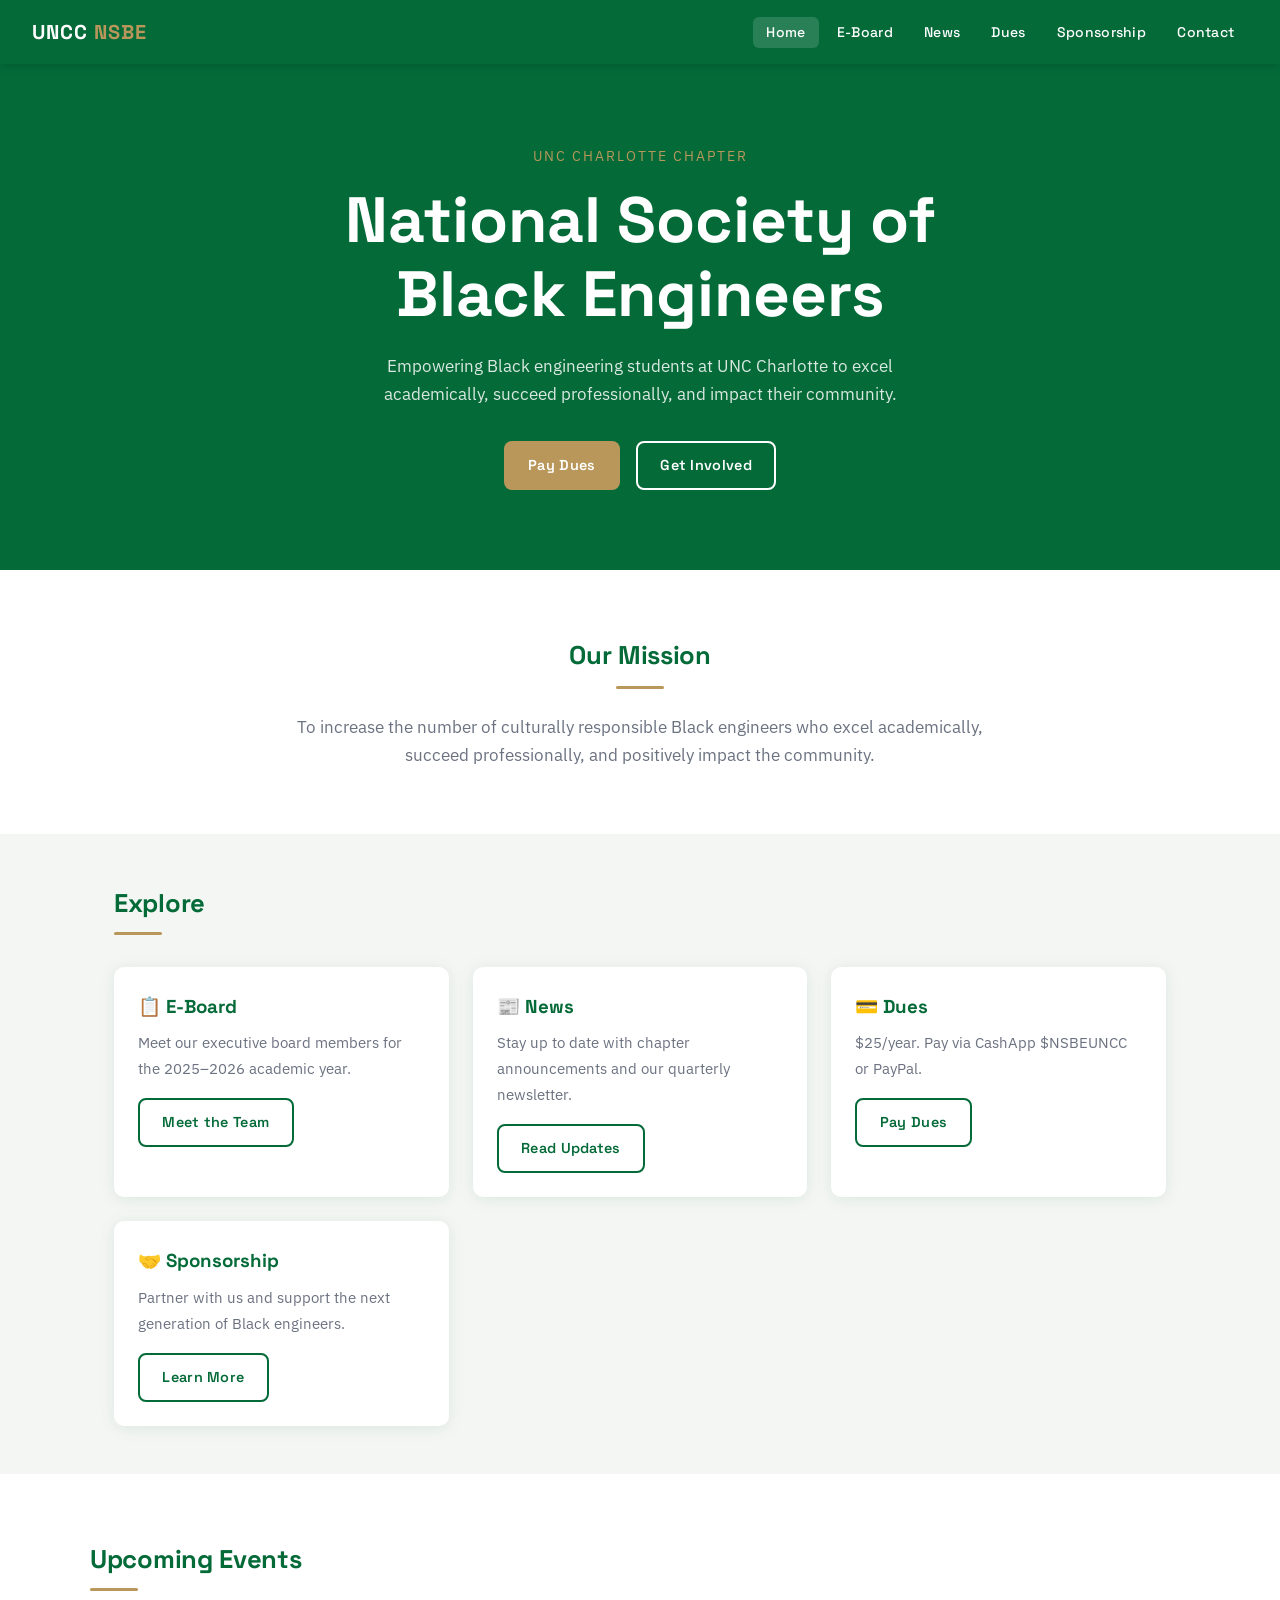
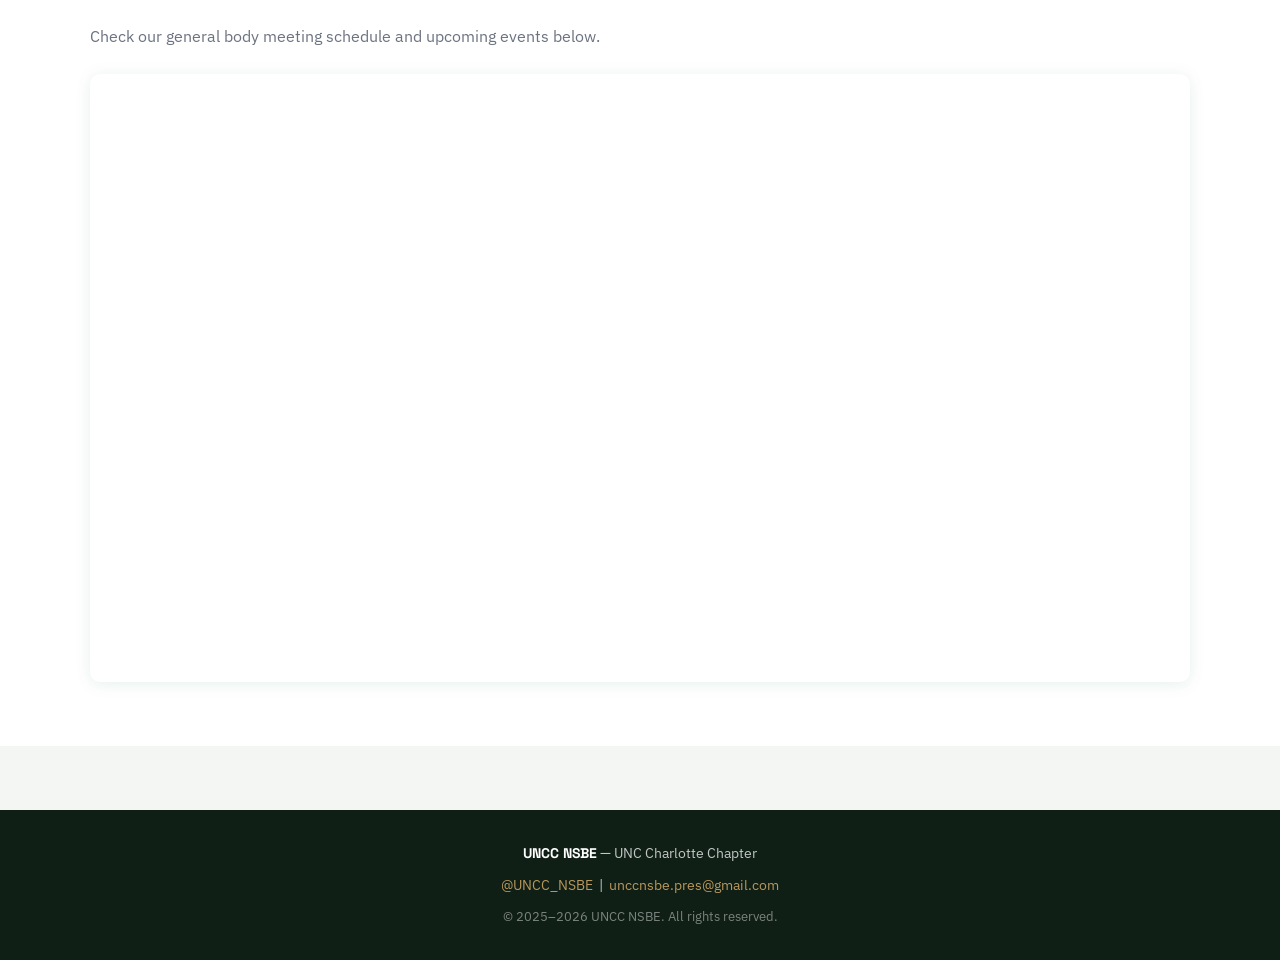
==== index.html @ b9e21c6c "initial commit" ====
<!DOCTYPE html>
<html lang="en">
<head>
  <meta charset="UTF-8" />
  <meta name="viewport" content="width=device-width, initial-scale=1.0"/>
  <title>UNCC NSBE — National Society of Black Engineers</title>
  <link rel="stylesheet" href="style.css" />
</head>
<body>

  <!-- NAVBAR -->
  <nav>
    <a href="index.html" class="nav-logo">UNCC <span>NSBE</span></a>
    <button class="nav-toggle" id="navToggle" aria-label="Toggle menu">
      <span></span><span></span><span></span>
    </button>
    <ul class="nav-links" id="navLinks">
      <li><a href="index.html" class="active">Home</a></li>
      <li><a href="eboard.html">E-Board</a></li>
      <li><a href="news.html">News</a></li>
      <li><a href="dues.html">Dues</a></li>
      <li><a href="sponsorship.html">Sponsorship</a></li>
      <li><a href="contact.html">Contact</a></li>
    </ul>
  </nav>

  <!-- HERO -->
  <section style="background-color: var(--green); color: var(--white); padding: 5rem 2rem; text-align: center;">
    <p style="font-size: 0.9rem; letter-spacing: 2px; text-transform: uppercase; color: var(--gold); margin-bottom: 1rem;">
      UNC Charlotte Chapter
    </p>
    <h1 style="font-family: var(--font-heading); font-size: clamp(2.2rem, 6vw, 4rem); line-height: 1.15; max-width: 700px; margin: 0 auto 1.25rem;">
      National Society of Black Engineers
    </h1>
    <p style="font-size: 1.05rem; opacity: 0.85; max-width: 540px; margin: 0 auto 2rem;">
      Empowering Black engineering students at UNC Charlotte to excel academically, succeed professionally, and impact their community.
    </p>
    <div style="display: flex; gap: 1rem; justify-content: center; flex-wrap: wrap;">
      <a href="dues.html" class="btn btn-gold">Pay Dues</a>
      <a href="contact.html" class="btn btn-outline" style="border-color: var(--white); color: var(--white);">Get Involved</a>
    </div>
  </section>

  <!-- MISSION -->
  <section style="background: var(--white); padding: 4rem 2rem;">
    <div style="max-width: 700px; margin: 0 auto; text-align: center;">
      <h2 class="section-title" style="text-align: center;">Our Mission</h2>
      <div class="section-divider" style="margin: 0.5rem auto 1.5rem;"></div>
      <p style="font-size: 1.05rem; color: var(--gray);">
        To increase the number of culturally responsible Black engineers who excel academically, succeed professionally, and positively impact the community.
      </p>
    </div>
  </section>

  <!-- QUICK LINKS -->
  <section class="container">
    <h2 class="section-title">Explore</h2>
    <div class="section-divider"></div>

    <div class="card-grid">
      <div class="card">
        <h3 style="font-family: var(--font-heading); color: var(--green); margin-bottom: 0.5rem;">📋 E-Board</h3>
        <p style="color: var(--gray); font-size: 0.95rem; margin-bottom: 1rem;">Meet our executive board members for the 2025–2026 academic year.</p>
        <a href="eboard.html" class="btn btn-outline">Meet the Team</a>
      </div>

      <div class="card">
        <h3 style="font-family: var(--font-heading); color: var(--green); margin-bottom: 0.5rem;">📰 News</h3>
        <p style="color: var(--gray); font-size: 0.95rem; margin-bottom: 1rem;">Stay up to date with chapter announcements and our quarterly newsletter.</p>
        <a href="news.html" class="btn btn-outline">Read Updates</a>
      </div>

      <div class="card">
        <h3 style="font-family: var(--font-heading); color: var(--green); margin-bottom: 0.5rem;">💳 Dues</h3>
        <p style="color: var(--gray); font-size: 0.95rem; margin-bottom: 1rem;">$25/year. Pay via CashApp $NSBEUNCC or PayPal.</p>
        <a href="dues.html" class="btn btn-outline">Pay Dues</a>
      </div>

      <div class="card">
        <h3 style="font-family: var(--font-heading); color: var(--green); margin-bottom: 0.5rem;">🤝 Sponsorship</h3>
        <p style="color: var(--gray); font-size: 0.95rem; margin-bottom: 1rem;">Partner with us and support the next generation of Black engineers.</p>
        <a href="sponsorship.html" class="btn btn-outline">Learn More</a>
      </div>
    </div>
  </section>

  <!-- CALENDAR -->
  <section style="background: var(--white); padding: 4rem 2rem;">
    <div style="max-width: 1100px; margin: 0 auto;">
      <h2 class="section-title">Upcoming Events</h2>
      <div class="section-divider"></div>
      <p style="color: var(--gray); margin-bottom: 1.5rem;">
        Check our general body meeting schedule and upcoming events below.
      </p>
      <div style="border-radius: var(--radius); overflow: hidden; box-shadow: var(--shadow);">
        <iframe
          src="https://calendar.google.com/calendar/embed?src=c_787992e0550377f5f213f4a6b45a8815489634f525907168257b8be42920523c%40group.calendar.google.com&ctz=America%2FChicago"
          style="border: 0; width: 100%; height: 600px;"
          frameborder="0"
          scrolling="no">
        </iframe>
      </div>
    </div>
  </section>

  <!-- FOOTER -->
  <footer>
    <p><strong>UNCC NSBE</strong> — UNC Charlotte Chapter</p>
    <p class="mt-1">
      <a href="https://www.instagram.com/UNCC_NSBE" target="_blank">@UNCC_NSBE</a>
      &nbsp;|&nbsp;
      <a href="mailto:unccnsbe.pres@gmail.com">unccnsbe.pres@gmail.com</a>
    </p>
    <p class="mt-1" style="font-size: 0.8rem; opacity: 0.6;">© 2025–2026 UNCC NSBE. All rights reserved.</p>
  </footer>

  <script>
    const toggle = document.getElementById('navToggle');
    const links  = document.getElementById('navLinks');
    toggle.addEventListener('click', () => links.classList.toggle('open'));
  </script>

</body>
</html>
---- style.css ----
/* ============================================
   UNCC NSBE WEBSITE — style.css
   Shared styles for all pages
   Colors: NinerGreen #046A38, Gold #B9975B
   Fonts: Space Grotesk + IBM Plex Sans
   ============================================ */

/* --- Google Fonts --- */
@import url('https://fonts.googleapis.com/css2?family=Space+Grotesk:wght@500;600;700&family=IBM+Plex+Sans:wght@400;500;600&display=swap');

/* --- CSS Variables --- */
:root {
  --green:      #046A38;
  --green-dark: #034d29;
  --gold:       #B9975B;
  --white:      #ffffff;
  --off-white:  #f4f6f4;
  --dark:       #0f1f16;
  --gray:       #6b7280;
  --light-gray: #e5e7eb;

  --font-heading: 'Space Grotesk', sans-serif;
  --font-body:    'IBM Plex Sans', sans-serif;

  --radius: 10px;
  --shadow: 0 2px 16px rgba(4, 106, 56, 0.10);
}

/* --- Reset --- */
*, *::before, *::after {
  box-sizing: border-box;
  margin: 0;
  padding: 0;
}

body {
  font-family: var(--font-body);
  background-color: var(--off-white);
  color: var(--dark);
  line-height: 1.7;
}

a { color: var(--green); text-decoration: none; }
a:hover { text-decoration: underline; }
img { max-width: 100%; display: block; }

/* --- Navbar --- */
nav {
  background-color: var(--green);
  padding: 0 2rem;
  display: flex;
  align-items: center;
  justify-content: space-between;
  height: 64px;
  position: sticky;
  top: 0;
  z-index: 100;
  box-shadow: 0 2px 8px rgba(0,0,0,0.15);
}

.nav-logo {
  font-family: var(--font-heading);
  font-size: 1.25rem;
  color: var(--white);
  letter-spacing: 1px;
  font-weight: 700;
}

.nav-logo span { color: var(--gold); }

.nav-links {
  display: flex;
  gap: 0.25rem;
  list-style: none;
}

.nav-links a {
  color: var(--white);
  font-size: 0.875rem;
  font-weight: 500;
  padding: 0.4rem 0.85rem;
  border-radius: 6px;
  transition: background 0.2s;
  font-family: var(--font-heading);
  letter-spacing: 0.3px;
}

.nav-links a:hover,
.nav-links a.active {
  background-color: rgba(255,255,255,0.15);
  text-decoration: none;
}

.nav-toggle {
  display: none;
  flex-direction: column;
  gap: 5px;
  cursor: pointer;
  background: none;
  border: none;
  padding: 4px;
}

.nav-toggle span {
  display: block;
  width: 24px;
  height: 2px;
  background: var(--white);
  border-radius: 2px;
}

/* --- Page Header --- */
.page-header {
  background-color: var(--green);
  color: var(--white);
  padding: 3.5rem 2rem 3rem;
  text-align: center;
}

.page-header h1 {
  font-family: var(--font-heading);
  font-size: clamp(1.8rem, 4vw, 2.8rem);
  font-weight: 700;
  letter-spacing: -0.5px;
  margin-bottom: 0.5rem;
}

.page-header p {
  font-size: 1rem;
  opacity: 0.85;
  max-width: 540px;
  margin: 0 auto;
  font-family: var(--font-body);
}

/* --- Container --- */
.container {
  max-width: 1100px;
  margin: 0 auto;
  padding: 3rem 1.5rem;
}

/* --- Section Title --- */
.section-title {
  font-family: var(--font-heading);
  font-size: 1.6rem;
  font-weight: 700;
  color: var(--green);
  margin-bottom: 0.4rem;
  letter-spacing: -0.3px;
}

.section-divider {
  width: 48px;
  height: 3px;
  background-color: var(--gold);
  border-radius: 2px;
  margin-bottom: 2rem;
}

/* --- Cards --- */
.card {
  background: var(--white);
  border-radius: var(--radius);
  box-shadow: var(--shadow);
  padding: 1.5rem;
}

.card h3 {
  font-family: var(--font-heading);
}

.card-grid {
  display: grid;
  grid-template-columns: repeat(auto-fit, minmax(260px, 1fr));
  gap: 1.5rem;
}

/* --- Buttons --- */
.btn {
  display: inline-block;
  padding: 0.65rem 1.4rem;
  border-radius: 8px;
  font-family: var(--font-heading);
  font-size: 0.9rem;
  font-weight: 600;
  cursor: pointer;
  transition: all 0.2s;
  border: 2px solid transparent;
  letter-spacing: 0.3px;
}

.btn-green {
  background-color: var(--green);
  color: var(--white);
}

.btn-green:hover {
  background-color: var(--green-dark);
  text-decoration: none;
}

.btn-outline {
  background-color: transparent;
  border-color: var(--green);
  color: var(--green);
}

.btn-outline:hover {
  background-color: var(--green);
  color: var(--white);
  text-decoration: none;
}

.btn-gold {
  background-color: var(--gold);
  color: var(--white);
}

.btn-gold:hover {
  background-color: #a3823d;
  text-decoration: none;
}

/* --- Footer --- */
footer {
  background-color: var(--dark);
  color: rgba(255,255,255,0.75);
  text-align: center;
  padding: 2rem 1rem;
  font-size: 0.875rem;
  margin-top: 4rem;
  font-family: var(--font-body);
}

footer strong {
  font-family: var(--font-heading);
  color: var(--white);
}

footer a { color: var(--gold); }

/* --- Utility --- */
.text-center { text-align: center; }
.mt-1 { margin-top: 0.5rem; }
.mt-2 { margin-top: 1rem; }
.mt-3 { margin-top: 1.5rem; }
.mt-4 { margin-top: 2rem; }

/* --- Scroll Reveal Animation --- */
.reveal {
  opacity: 0;
  transform: translateY(30px);
  transition: opacity 0.6s ease, transform 0.6s ease;
}

.reveal.from-left {
  transform: translateX(-60px);
}

.reveal.from-right {
  transform: translateX(60px);
}

.reveal.visible {
  opacity: 1;
  transform: translate(0);
}

/* --- Mobile --- */
@media (max-width: 700px) {
  .nav-links {
    display: none;
    flex-direction: column;
    position: absolute;
    top: 64px;
    left: 0;
    right: 0;
    background-color: var(--green);
    padding: 1rem;
    gap: 0.25rem;
  }

  .nav-links.open { display: flex; }
  .nav-toggle { display: flex; }
  .container { padding: 2rem 1rem; }
}
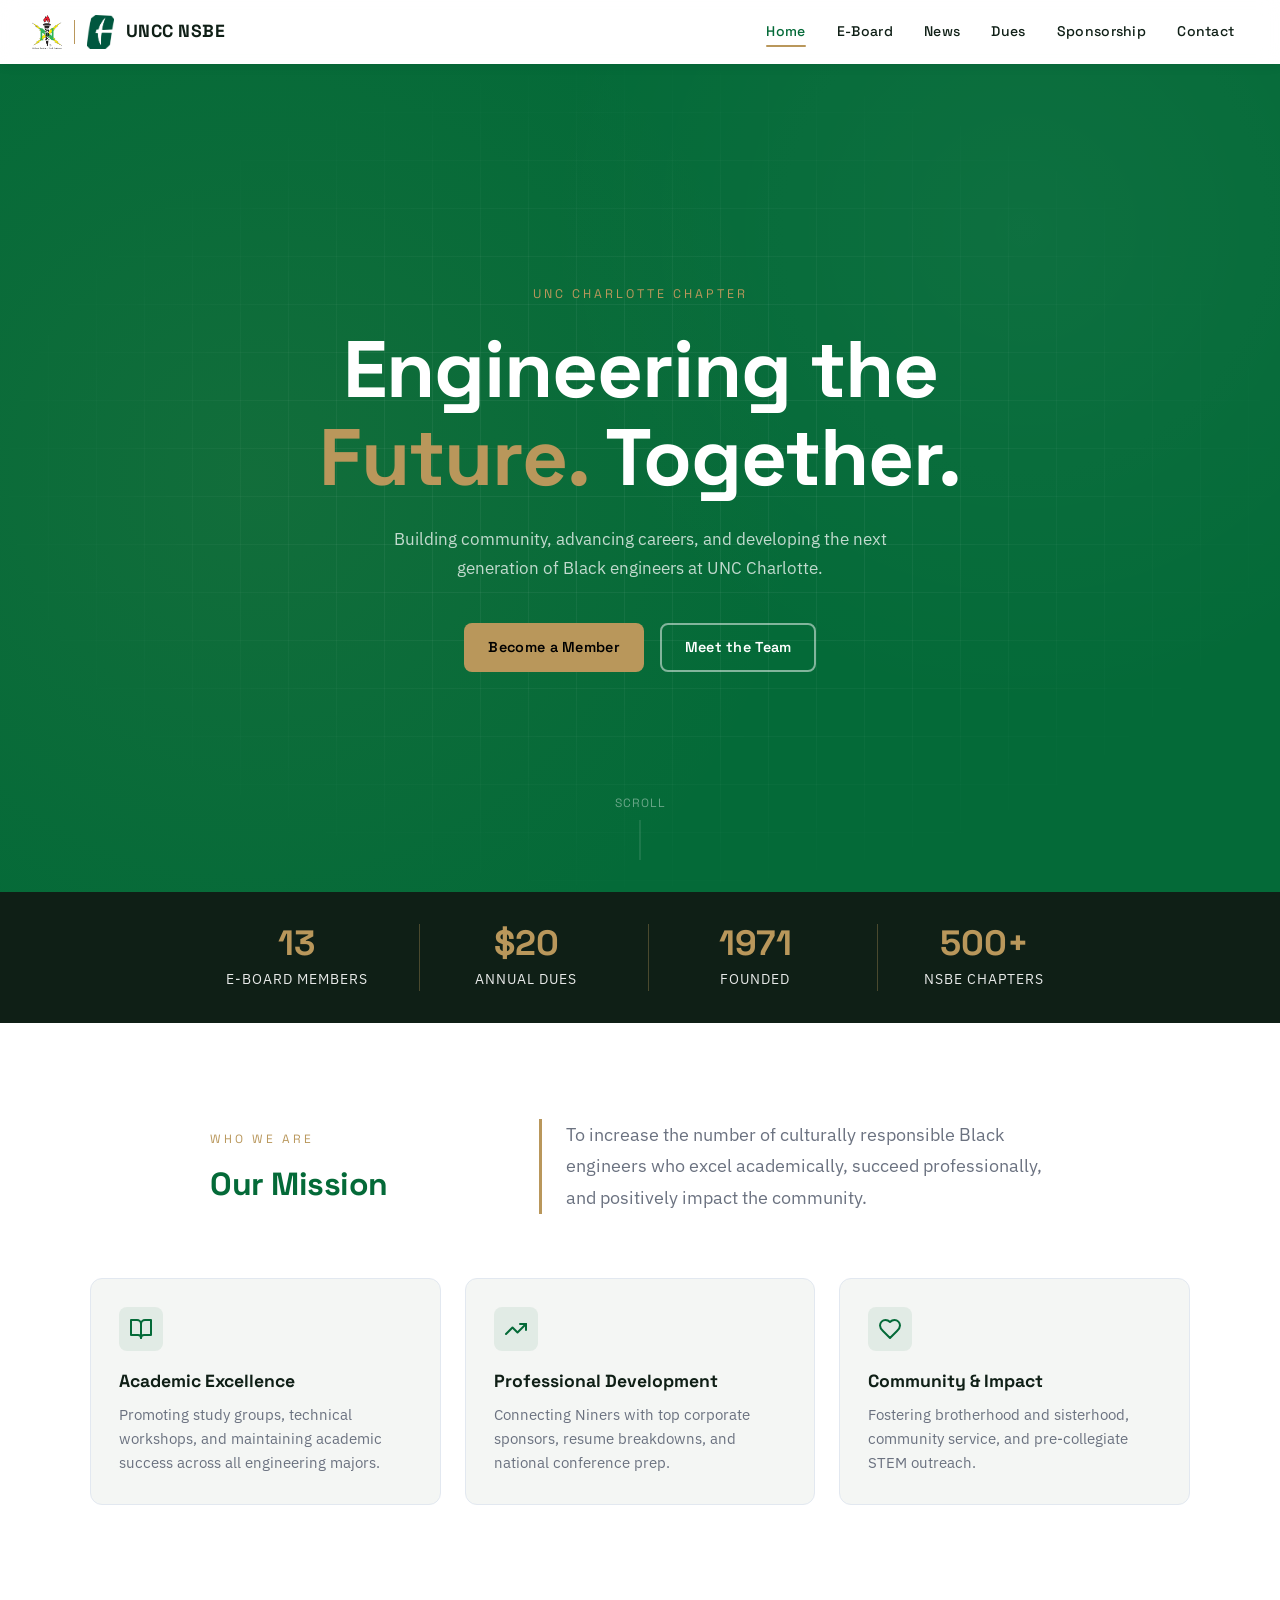
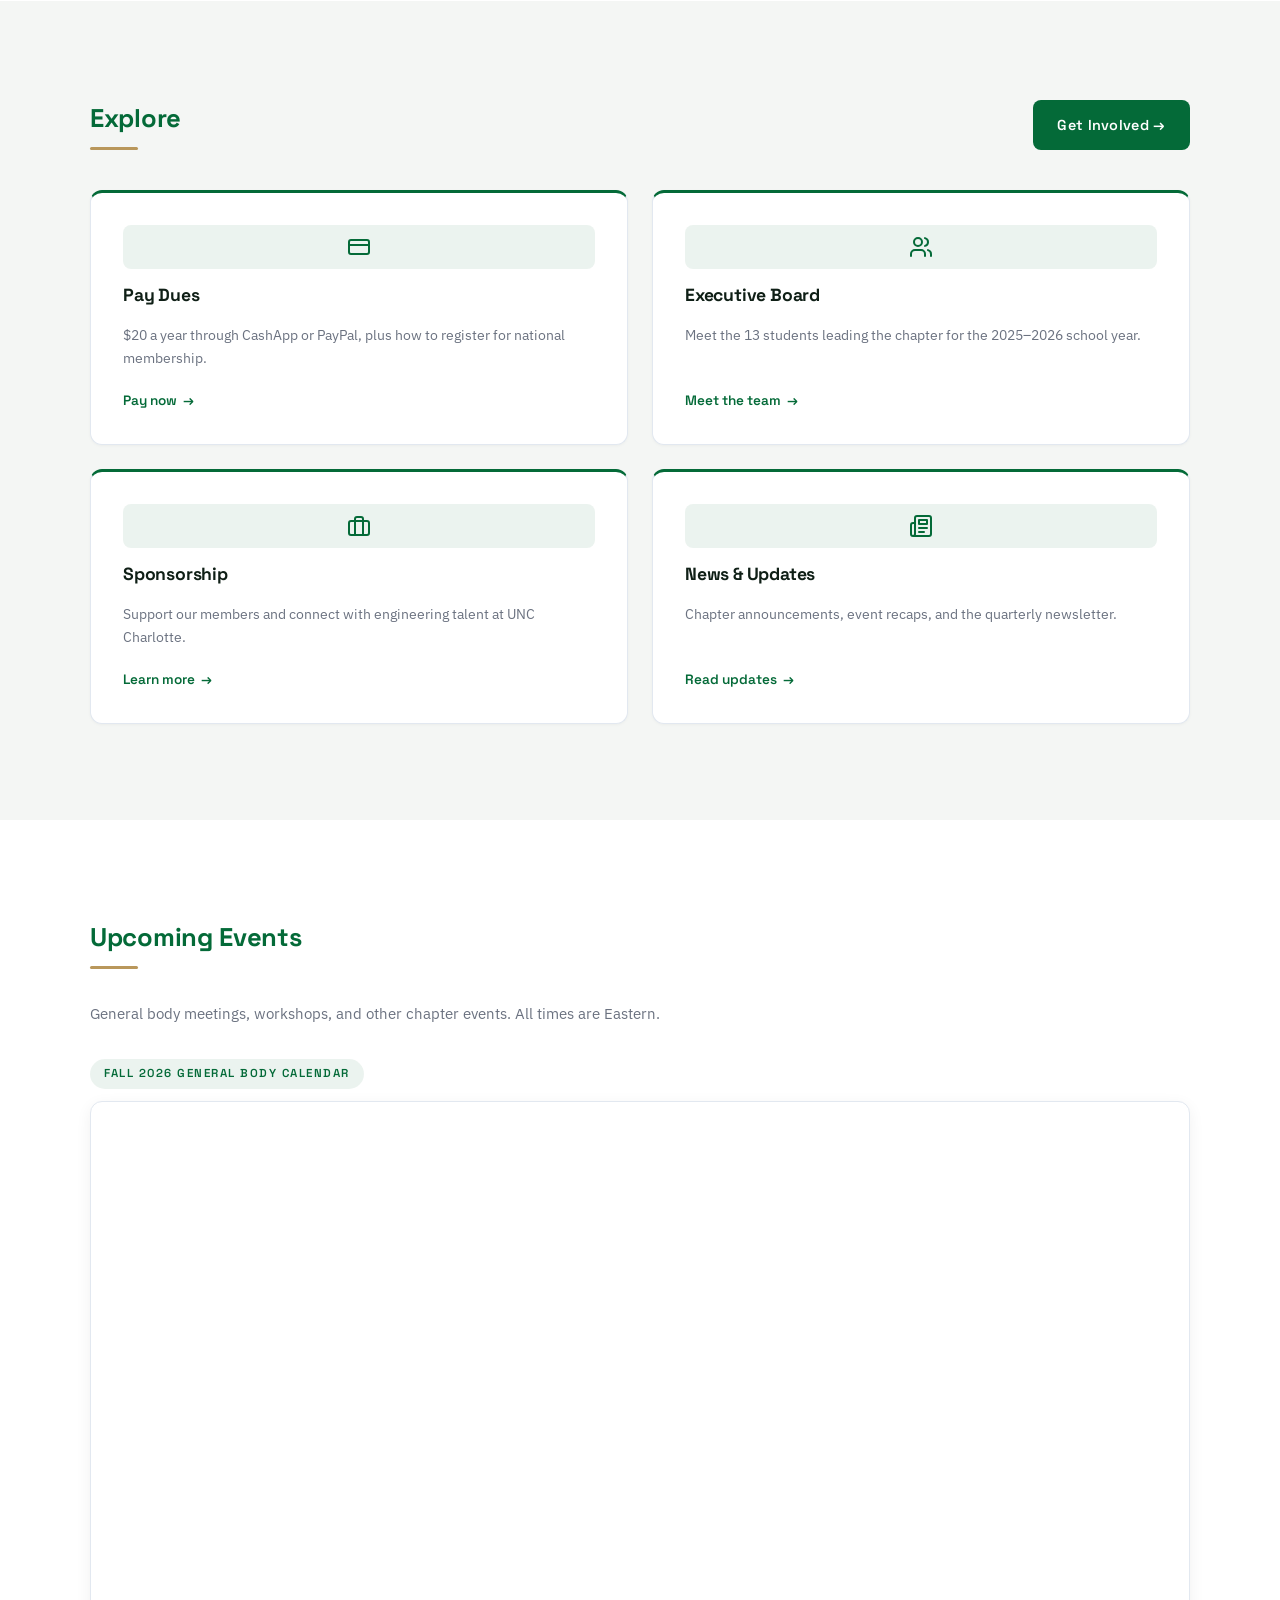
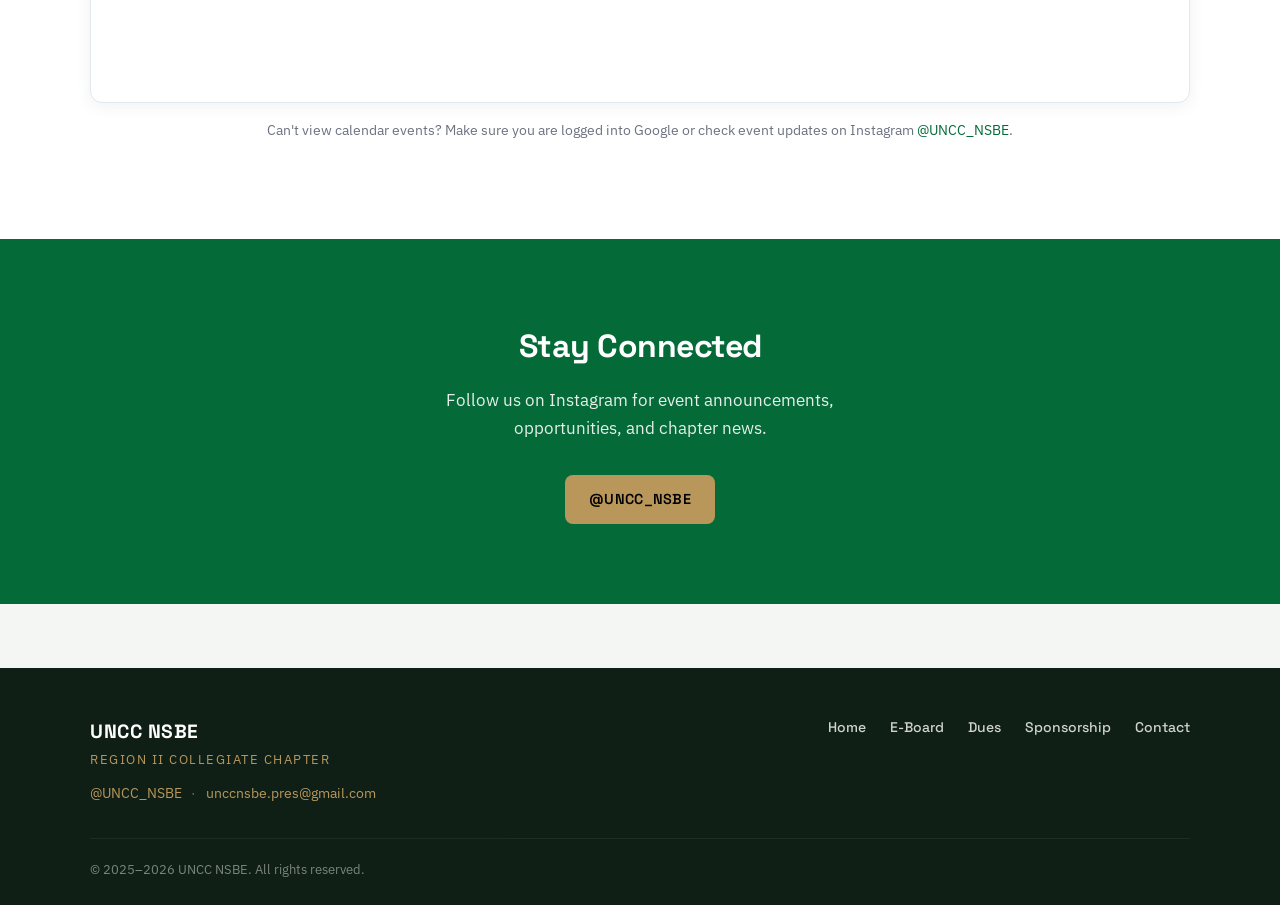
==== commit 9a481ac8: "Update E-Board card flip interactions, photo alignments, and Google Forms setup" ====
--- a/index.html
+++ b/index.html
@@ -3,14 +3,405 @@
 <head>
   <meta charset="UTF-8" />
   <meta name="viewport" content="width=device-width, initial-scale=1.0"/>
-  <title>UNCC NSBE — National Society of Black Engineers</title>
+  <title>UNCC NSBE</title>
   <link rel="stylesheet" href="style.css" />
+  <style>
+
+    /* ── HERO ── */
+    .hero {
+      background-color: var(--green);
+      min-height: 92vh;
+      display: flex;
+      flex-direction: column;
+      align-items: center;
+      justify-content: center;
+      text-align: center;
+      padding: 4rem 2rem;
+      position: relative;
+      overflow: hidden;
+    }
+
+    /* Subtle geometric background pattern */
+    .hero::before {
+      content: '';
+      position: absolute;
+      inset: 0;
+      background-image:
+        radial-gradient(circle at 20% 50%, rgba(185,151,91,0.08) 0%, transparent 50%),
+        radial-gradient(circle at 80% 20%, rgba(255,255,255,0.04) 0%, transparent 40%);
+      pointer-events: none;
+    }
+
+    /* Technical grid overlay, faded toward the edges */
+    .hero::after {
+      content: '';
+      position: absolute;
+      inset: 0;
+      background-image:
+        linear-gradient(rgba(255,255,255,0.05) 1px, transparent 1px),
+        linear-gradient(90deg, rgba(255,255,255,0.05) 1px, transparent 1px);
+      background-size: 48px 48px;
+      -webkit-mask-image: radial-gradient(ellipse at center, #000 30%, transparent 75%);
+      mask-image: radial-gradient(ellipse at center, #000 30%, transparent 75%);
+      pointer-events: none;
+    }
+
+    .hero > *:not(.hero-scroll-hint) {
+      position: relative;
+      z-index: 1;
+    }
+
+    .hero-eyebrow {
+      font-family: var(--font-heading);
+      font-size: 0.78rem;
+      letter-spacing: 3px;
+      text-transform: uppercase;
+      color: var(--gold);
+      margin-bottom: 1.25rem;
+      opacity: 0;
+      animation: fadeUp 0.7s ease 0.2s forwards;
+    }
+
+    .hero h1 {
+      font-family: var(--font-heading);
+      font-size: clamp(2.4rem, 7vw, 5rem);
+      font-weight: 700;
+      color: var(--white);
+      line-height: 1.1;
+      letter-spacing: -1px;
+      max-width: 780px;
+      margin-bottom: 1.5rem;
+      opacity: 0;
+      animation: fadeUp 0.7s ease 0.4s forwards;
+    }
+
+    .hero h1 span {
+      color: var(--gold);
+    }
+
+    .hero-sub {
+      font-family: var(--font-body);
+      font-size: 1.05rem;
+      color: rgba(255,255,255,0.75);
+      max-width: 500px;
+      margin-bottom: 2.5rem;
+      line-height: 1.7;
+      opacity: 0;
+      animation: fadeUp 0.7s ease 0.6s forwards;
+    }
+
+    .hero-buttons {
+      display: flex;
+      gap: 1rem;
+      flex-wrap: wrap;
+      justify-content: center;
+      opacity: 0;
+      animation: fadeUp 0.7s ease 0.8s forwards;
+    }
+
+    .hero-scroll-hint {
+      position: absolute;
+      bottom: 2rem;
+      left: 50%;
+      transform: translateX(-50%);
+      display: flex;
+      flex-direction: column;
+      align-items: center;
+      gap: 0.4rem;
+      color: rgba(255,255,255,0.4);
+      font-size: 0.75rem;
+      font-family: var(--font-heading);
+      letter-spacing: 1px;
+      text-transform: uppercase;
+      animation: bounce 2s ease infinite;
+    }
+
+    .hero-scroll-hint::after {
+      content: '';
+      width: 1px;
+      height: 40px;
+      background: rgba(255,255,255,0.2);
+    }
+
+    /* ── STATS BAR ── */
+    .stats-bar {
+      background: var(--dark);
+      padding: 2rem;
+    }
+
+    .stats-inner {
+      max-width: 900px;
+      margin: 0 auto;
+      display: grid;
+      grid-template-columns: repeat(4, 1fr);
+      gap: 1rem;
+      text-align: center;
+    }
+
+    .stat + .stat { border-left: 1px solid rgba(185, 151, 91, 0.35); }
+
+    .stat-number {
+      font-family: var(--font-heading);
+      font-size: 2.2rem;
+      font-weight: 700;
+      color: #B9975B;
+      line-height: 1.1;
+      margin-bottom: 0.3rem;
+    }
+
+    .stat-label {
+      font-family: var(--font-body);
+      font-size: 0.85rem;
+      text-transform: uppercase;
+      letter-spacing: 1px;
+      color: var(--white);
+      opacity: 0.9;
+    }
+
+    /* ── MISSION ── */
+    .mission-section {
+      background: var(--white);
+      padding: 6rem 2rem;
+    }
+
+    .mission-inner {
+      max-width: 860px;
+      margin: 0 auto;
+      display: grid;
+      grid-template-columns: 1fr 2fr;
+      gap: 4rem;
+      align-items: center;
+    }
+
+    .mission-label {
+      font-family: var(--font-heading);
+      font-size: 0.75rem;
+      letter-spacing: 3px;
+      text-transform: uppercase;
+      color: var(--gold);
+      margin-bottom: 1rem;
+    }
+
+    .mission-heading {
+      font-family: var(--font-heading);
+      font-size: 2rem;
+      font-weight: 700;
+      color: var(--green);
+      line-height: 1.2;
+      letter-spacing: -0.5px;
+    }
+
+    .mission-text {
+      font-size: 1.1rem;
+      color: var(--gray);
+      line-height: 1.8;
+      border-left: 3px solid var(--gold);
+      padding-left: 1.5rem;
+    }
+
+    .pillars-grid {
+      max-width: 1100px;
+      margin: 4rem auto 0;
+      display: grid;
+      grid-template-columns: repeat(3, 1fr);
+      gap: 1.5rem;
+    }
+
+    .pillar {
+      background: var(--off-white);
+      border-radius: 12px;
+      padding: 1.75rem;
+      border: 1px solid #E2E8F0;
+    }
+
+    .pillar h3 {
+      font-family: var(--font-heading);
+      font-size: 1.1rem;
+      font-weight: 700;
+      color: var(--dark);
+      margin: 1rem 0 0.4rem;
+    }
+
+    .pillar p {
+      font-size: 0.92rem;
+      color: var(--gray);
+      line-height: 1.65;
+    }
+
+    /* ── EXPLORE ── */
+    .explore-section {
+      background: var(--off-white);
+      padding: 6rem 2rem;
+    }
+
+    .explore-inner {
+      max-width: 1100px;
+      margin: 0 auto;
+    }
+
+    .explore-header {
+      display: flex;
+      align-items: flex-end;
+      justify-content: space-between;
+      margin-bottom: 2.5rem;
+      flex-wrap: wrap;
+      gap: 1rem;
+    }
+
+    .explore-grid {
+      display: grid;
+      grid-template-columns: repeat(2, 1fr);
+      gap: 1.5rem;
+    }
+
+    .explore-card {
+      background: var(--white);
+      border-radius: 12px;
+      padding: 2rem;
+      display: flex;
+      flex-direction: column;
+      gap: 0.75rem;
+      border: 1px solid #E2E8F0;
+      border-top: 3px solid var(--green);
+      box-shadow: 0 1px 3px rgba(15, 31, 22, 0.04);
+    }
+
+    /* Overrides the site-wide card hover: keep the subtle frame, swap the accent to gold */
+    .explore-card:hover {
+      transform: translateY(-4px);
+      border-color: #E2E8F0;
+      border-top-color: var(--gold);
+    }
+
+    .explore-card h3 {
+      font-family: var(--font-heading);
+      font-size: 1.1rem;
+      font-weight: 700;
+      color: var(--dark);
+      letter-spacing: -0.2px;
+    }
+
+    .explore-card p {
+      font-size: 0.9rem;
+      color: var(--gray);
+      line-height: 1.6;
+      flex: 1;
+    }
+
+    .explore-card-link {
+      font-family: var(--font-heading);
+      font-size: 0.85rem;
+      color: var(--green);
+      font-weight: 600;
+      display: flex;
+      align-items: center;
+      gap: 0.35rem;
+      margin-top: 0.5rem;
+    }
+
+    .explore-card:hover .arrow { transform: translateX(4px); }
+
+    /* ── CALENDAR ── */
+    .calendar-section {
+      background: var(--white);
+      padding: 6rem 2rem;
+    }
+
+    .calendar-inner {
+      max-width: 1100px;
+      margin: 0 auto;
+    }
+
+    .calendar-badge {
+      display: inline-block;
+      margin-top: 2rem;
+      font-family: var(--font-heading);
+      font-size: 0.72rem;
+      font-weight: 600;
+      letter-spacing: 1.5px;
+      color: var(--green);
+      background: rgba(4, 106, 56, 0.08);
+      border-radius: 999px;
+      padding: 0.35rem 0.9rem;
+    }
+
+    .calendar-card {
+      border-radius: 12px;
+      overflow: hidden;
+      border: 1px solid #E2E8F0;
+      box-shadow: 0 4px 16px rgba(15, 31, 22, 0.06);
+      background: var(--white);
+      margin-top: 0.75rem;
+    }
+
+    .calendar-card iframe { display: block; }
+
+    .calendar-note {
+      margin-top: 1rem;
+      font-size: 0.875rem;
+      color: var(--gray);
+      text-align: center;
+    }
+
+    /* ── INSTAGRAM CTA ── */
+    .ig-cta {
+      background: var(--green);
+      padding: 5rem 2rem;
+      text-align: center;
+    }
+
+    .ig-cta h2 {
+      font-family: var(--font-heading);
+      font-size: 2rem;
+      font-weight: 700;
+      color: #FFFFFF;
+      letter-spacing: -0.5px;
+      margin-bottom: 0.75rem;
+    }
+
+    .ig-cta p {
+      color: rgba(255, 255, 255, 0.9);
+      font-size: 1.05rem;
+      margin-bottom: 2rem;
+      max-width: 420px;
+      margin-left: auto;
+      margin-right: auto;
+    }
+
+    /* ── ANIMATIONS ── */
+    @keyframes fadeUp {
+      from { opacity: 0; transform: translateY(24px); }
+      to   { opacity: 1; transform: translateY(0); }
+    }
+
+    @keyframes bounce {
+      0%, 100% { transform: translateX(-50%) translateY(0); }
+      50%       { transform: translateX(-50%) translateY(6px); }
+    }
+
+    /* ── RESPONSIVE ── */
+    @media (max-width: 768px) {
+      .mission-inner { grid-template-columns: 1fr; gap: 2rem; }
+      .pillars-grid  { grid-template-columns: 1fr; margin-top: 2.5rem; }
+      .explore-grid  { grid-template-columns: 1fr; }
+      .stats-bar { padding: 1.5rem 0.75rem; }
+      .stats-inner { gap: 0.5rem; }
+      .stat-number { font-size: 1.5rem; }
+      .stat-label { font-size: 0.65rem; letter-spacing: 0.5px; }
+    }
+
+  </style>
 </head>
 <body>
 
   <!-- NAVBAR -->
   <nav>
-    <a href="index.html" class="nav-logo">UNCC <span>NSBE</span></a>
+    <a href="index.html" class="nav-brand" aria-label="UNCC NSBE home">
+      <img src="images/nsbe-logo.png" alt="NSBE logo">
+      <span class="nav-divider" aria-hidden="true"></span>
+      <img src="images/uncc-logo.png" alt="UNC Charlotte logo">
+      <span class="nav-title">UNCC NSBE</span>
+    </a>
     <button class="nav-toggle" id="navToggle" aria-label="Toggle menu">
       <span></span><span></span><span></span>
     </button>
@@ -25,99 +416,202 @@
   </nav>
 
   <!-- HERO -->
-  <section style="background-color: var(--green); color: var(--white); padding: 5rem 2rem; text-align: center;">
-    <p style="font-size: 0.9rem; letter-spacing: 2px; text-transform: uppercase; color: var(--gold); margin-bottom: 1rem;">
-      UNC Charlotte Chapter
+  <section class="hero">
+    <p class="hero-eyebrow">UNC Charlotte Chapter</p>
+    <h1>Engineering the <span>Future.</span> Together.</h1>
+    <p class="hero-sub">
+      Building community, advancing careers, and developing the next generation of Black engineers at UNC Charlotte.
     </p>
-    <h1 style="font-family: var(--font-heading); font-size: clamp(2.2rem, 6vw, 4rem); line-height: 1.15; max-width: 700px; margin: 0 auto 1.25rem;">
-      National Society of Black Engineers
-    </h1>
-    <p style="font-size: 1.05rem; opacity: 0.85; max-width: 540px; margin: 0 auto 2rem;">
-      Empowering Black engineering students at UNC Charlotte to excel academically, succeed professionally, and impact their community.
-    </p>
-    <div style="display: flex; gap: 1rem; justify-content: center; flex-wrap: wrap;">
-      <a href="dues.html" class="btn btn-gold">Pay Dues</a>
-      <a href="contact.html" class="btn btn-outline" style="border-color: var(--white); color: var(--white);">Get Involved</a>
-    </div>
+    <div class="hero-buttons">
+      <a href="dues.html" class="btn btn-gold">Become a Member</a>
+      <a href="eboard.html" class="btn btn-outline" style="border-color:rgba(255,255,255,0.5); color:var(--white);">Meet the Team</a>
+    </div>
+    <div class="hero-scroll-hint">Scroll</div>
   </section>
 
+  <!-- STATS BAR -->
+  <div class="stats-bar reveal">
+    <div class="stats-inner">
+      <div class="stat">
+        <div class="stat-number">13</div>
+        <div class="stat-label">E-Board Members</div>
+      </div>
+      <div class="stat">
+        <div class="stat-number">$20</div>
+        <div class="stat-label">Annual Dues</div>
+      </div>
+      <div class="stat">
+        <div class="stat-number">1971</div>
+        <div class="stat-label">Founded</div>
+      </div>
+      <div class="stat">
+        <div class="stat-number">500+</div>
+        <div class="stat-label">NSBE Chapters</div>
+      </div>
+    </div>
+  </div>
+
   <!-- MISSION -->
-  <section style="background: var(--white); padding: 4rem 2rem;">
-    <div style="max-width: 700px; margin: 0 auto; text-align: center;">
-      <h2 class="section-title" style="text-align: center;">Our Mission</h2>
-      <div class="section-divider" style="margin: 0.5rem auto 1.5rem;"></div>
-      <p style="font-size: 1.05rem; color: var(--gray);">
+  <section class="mission-section">
+    <div class="mission-inner reveal">
+      <div>
+        <p class="mission-label">Who We Are</p>
+        <h2 class="mission-heading">Our Mission</h2>
+      </div>
+      <p class="mission-text">
         To increase the number of culturally responsible Black engineers who excel academically, succeed professionally, and positively impact the community.
       </p>
     </div>
+
+    <div class="pillars-grid">
+
+      <div class="pillar reveal">
+        <span class="icon-box"><svg viewBox="0 0 24 24" fill="none" stroke="currentColor" stroke-width="2" stroke-linecap="round" stroke-linejoin="round" aria-hidden="true"><path d="M2 3h6a4 4 0 0 1 4 4v14a3 3 0 0 0-3-3H2z"/><path d="M22 3h-6a4 4 0 0 0-4 4v14a3 3 0 0 1 3-3h7z"/></svg></span>
+        <h3>Academic Excellence</h3>
+        <p>Promoting study groups, technical workshops, and maintaining academic success across all engineering majors.</p>
+      </div>
+
+      <div class="pillar reveal">
+        <span class="icon-box"><svg viewBox="0 0 24 24" fill="none" stroke="currentColor" stroke-width="2" stroke-linecap="round" stroke-linejoin="round" aria-hidden="true"><path d="m22 7-8.5 8.5-5-5L2 17"/><path d="M16 7h6v6"/></svg></span>
+        <h3>Professional Development</h3>
+        <p>Connecting Niners with top corporate sponsors, resume breakdowns, and national conference prep.</p>
+      </div>
+
+      <div class="pillar reveal">
+        <span class="icon-box"><svg viewBox="0 0 24 24" fill="none" stroke="currentColor" stroke-width="2" stroke-linecap="round" stroke-linejoin="round" aria-hidden="true"><path d="M19 14c1.49-1.46 3-3.21 3-5.5A5.5 5.5 0 0 0 16.5 3c-1.76 0-3 .5-4.5 2-1.5-1.5-2.74-2-4.5-2A5.5 5.5 0 0 0 2 8.5c0 2.3 1.5 4.05 3 5.5l7 7Z"/></svg></span>
+        <h3>Community &amp; Impact</h3>
+        <p>Fostering brotherhood and sisterhood, community service, and pre-collegiate STEM outreach.</p>
+      </div>
+
+    </div>
   </section>
 
-  <!-- QUICK LINKS -->
-  <section class="container">
-    <h2 class="section-title">Explore</h2>
-    <div class="section-divider"></div>
-
-    <div class="card-grid">
-      <div class="card">
-        <h3 style="font-family: var(--font-heading); color: var(--green); margin-bottom: 0.5rem;">📋 E-Board</h3>
-        <p style="color: var(--gray); font-size: 0.95rem; margin-bottom: 1rem;">Meet our executive board members for the 2025–2026 academic year.</p>
-        <a href="eboard.html" class="btn btn-outline">Meet the Team</a>
-      </div>
-
-      <div class="card">
-        <h3 style="font-family: var(--font-heading); color: var(--green); margin-bottom: 0.5rem;">📰 News</h3>
-        <p style="color: var(--gray); font-size: 0.95rem; margin-bottom: 1rem;">Stay up to date with chapter announcements and our quarterly newsletter.</p>
-        <a href="news.html" class="btn btn-outline">Read Updates</a>
-      </div>
-
-      <div class="card">
-        <h3 style="font-family: var(--font-heading); color: var(--green); margin-bottom: 0.5rem;">💳 Dues</h3>
-        <p style="color: var(--gray); font-size: 0.95rem; margin-bottom: 1rem;">$25/year. Pay via CashApp $NSBEUNCC or PayPal.</p>
-        <a href="dues.html" class="btn btn-outline">Pay Dues</a>
-      </div>
-
-      <div class="card">
-        <h3 style="font-family: var(--font-heading); color: var(--green); margin-bottom: 0.5rem;">🤝 Sponsorship</h3>
-        <p style="color: var(--gray); font-size: 0.95rem; margin-bottom: 1rem;">Partner with us and support the next generation of Black engineers.</p>
-        <a href="sponsorship.html" class="btn btn-outline">Learn More</a>
+  <!-- EXPLORE -->
+  <section class="explore-section">
+    <div class="explore-inner">
+      <div class="explore-header reveal">
+        <div>
+          <h2 class="section-title">Explore</h2>
+          <div class="section-divider" style="margin-bottom:0;"></div>
+        </div>
+        <a href="contact.html" class="btn btn-green">Get Involved <span class="arrow" aria-hidden="true">→</span></a>
+      </div>
+
+      <div class="explore-grid">
+
+        <div class="explore-card reveal">
+          <span class="icon-box"><svg viewBox="0 0 24 24" fill="none" stroke="currentColor" stroke-width="2" stroke-linecap="round" stroke-linejoin="round" aria-hidden="true"><rect x="2" y="5" width="20" height="14" rx="2"/><path d="M2 10h20"/></svg></span>
+          <h3>Pay Dues</h3>
+          <p>$20 a year through CashApp or PayPal, plus how to register for national membership.</p>
+          <a href="dues.html" class="explore-card-link">Pay now <span class="arrow" aria-hidden="true">→</span></a>
+        </div>
+
+        <div class="explore-card reveal">
+          <span class="icon-box"><svg viewBox="0 0 24 24" fill="none" stroke="currentColor" stroke-width="2" stroke-linecap="round" stroke-linejoin="round" aria-hidden="true"><path d="M16 21v-2a4 4 0 0 0-4-4H6a4 4 0 0 0-4 4v2"/><circle cx="9" cy="7" r="4"/><path d="M22 21v-2a4 4 0 0 0-3-3.87"/><path d="M16 3.13a4 4 0 0 1 0 7.75"/></svg></span>
+          <h3>Executive Board</h3>
+          <p>Meet the 13 students leading the chapter for the 2025–2026 school year.</p>
+          <a href="eboard.html" class="explore-card-link">Meet the team <span class="arrow" aria-hidden="true">→</span></a>
+        </div>
+
+        <div class="explore-card reveal">
+          <span class="icon-box"><svg viewBox="0 0 24 24" fill="none" stroke="currentColor" stroke-width="2" stroke-linecap="round" stroke-linejoin="round" aria-hidden="true"><rect x="2" y="7" width="20" height="14" rx="2"/><path d="M16 21V5a2 2 0 0 0-2-2h-4a2 2 0 0 0-2 2v16"/></svg></span>
+          <h3>Sponsorship</h3>
+          <p>Support our members and connect with engineering talent at UNC Charlotte.</p>
+          <a href="sponsorship.html" class="explore-card-link">Learn more <span class="arrow" aria-hidden="true">→</span></a>
+        </div>
+
+        <div class="explore-card reveal">
+          <span class="icon-box"><svg viewBox="0 0 24 24" fill="none" stroke="currentColor" stroke-width="2" stroke-linecap="round" stroke-linejoin="round" aria-hidden="true"><path d="M4 22h16a2 2 0 0 0 2-2V4a2 2 0 0 0-2-2H8a2 2 0 0 0-2 2v16a2 2 0 0 1-2 2Zm0 0a2 2 0 0 1-2-2v-9c0-1.1.9-2 2-2h2"/><path d="M18 14h-8"/><path d="M15 18h-5"/><path d="M10 6h8v4h-8z"/></svg></span>
+          <h3>News &amp; Updates</h3>
+          <p>Chapter announcements, event recaps, and the quarterly newsletter.</p>
+          <a href="news.html" class="explore-card-link">Read updates <span class="arrow" aria-hidden="true">→</span></a>
+        </div>
+
       </div>
     </div>
   </section>
 
   <!-- CALENDAR -->
-  <section style="background: var(--white); padding: 4rem 2rem;">
-    <div style="max-width: 1100px; margin: 0 auto;">
-      <h2 class="section-title">Upcoming Events</h2>
-      <div class="section-divider"></div>
-      <p style="color: var(--gray); margin-bottom: 1.5rem;">
-        Check our general body meeting schedule and upcoming events below.
-      </p>
-      <div style="border-radius: var(--radius); overflow: hidden; box-shadow: var(--shadow);">
-        <iframe
-          src="https://calendar.google.com/calendar/embed?src=c_787992e0550377f5f213f4a6b45a8815489634f525907168257b8be42920523c%40group.calendar.google.com&ctz=America%2FChicago"
-          style="border: 0; width: 100%; height: 600px;"
-          frameborder="0"
-          scrolling="no">
-        </iframe>
-      </div>
+  <section class="calendar-section">
+    <div class="calendar-inner">
+      <div class="reveal">
+        <h2 class="section-title">Upcoming Events</h2>
+        <div class="section-divider"></div>
+        <p style="color:var(--gray); font-size:0.95rem;">
+          General body meetings, workshops, and other chapter events. All times are Eastern.
+        </p>
+      </div>
+      <div class="reveal">
+        <span class="calendar-badge">FALL 2026 GENERAL BODY CALENDAR</span>
+        <div class="calendar-card">
+          <iframe
+            src="https://calendar.google.com/calendar/embed?src=c_787992e0550377f5f213f4a6b45a8815489634f525907168257b8be42920523c%40group.calendar.google.com&amp;ctz=America%2FNew_York"
+            width="100%" height="600" frameborder="0" scrolling="no"
+            style="border: 0; border-radius: 12px;"
+            title="UNCC NSBE events calendar"
+            loading="lazy">
+          </iframe>
+        </div>
+        <p class="calendar-note">
+          Can't view calendar events? Make sure you are logged into Google or check event updates on Instagram
+          <a href="https://www.instagram.com/UNCC_NSBE" target="_blank" rel="noopener">@UNCC_NSBE</a>.
+        </p>
+      </div>
+    </div>
+  </section>
+
+  <!-- INSTAGRAM CTA -->
+  <section class="ig-cta">
+    <div class="reveal">
+      <h2>Stay Connected</h2>
+      <p>Follow us on Instagram for event announcements, opportunities, and chapter news.</p>
+      <a href="https://www.instagram.com/UNCC_NSBE" target="_blank" class="btn btn-gold">
+        @UNCC_NSBE
+      </a>
     </div>
   </section>
 
   <!-- FOOTER -->
   <footer>
-    <p><strong>UNCC NSBE</strong> — UNC Charlotte Chapter</p>
-    <p class="mt-1">
-      <a href="https://www.instagram.com/UNCC_NSBE" target="_blank">@UNCC_NSBE</a>
-      &nbsp;|&nbsp;
-      <a href="mailto:unccnsbe.pres@gmail.com">unccnsbe.pres@gmail.com</a>
-    </p>
-    <p class="mt-1" style="font-size: 0.8rem; opacity: 0.6;">© 2025–2026 UNCC NSBE. All rights reserved.</p>
+    <div class="footer-inner">
+      <div class="footer-brand">
+        <p class="footer-title">UNCC NSBE</p>
+        <p class="footer-tagline">Region II Collegiate Chapter</p>
+        <p class="footer-contact">
+          <a href="https://www.instagram.com/UNCC_NSBE" target="_blank" rel="noopener">@UNCC_NSBE</a>
+          <span aria-hidden="true">·</span>
+          <a href="mailto:unccnsbe.pres@gmail.com">unccnsbe.pres@gmail.com</a>
+        </p>
+      </div>
+      <nav class="footer-nav" aria-label="Footer">
+        <a href="index.html">Home</a>
+        <a href="eboard.html">E-Board</a>
+        <a href="dues.html">Dues</a>
+        <a href="sponsorship.html">Sponsorship</a>
+        <a href="contact.html">Contact</a>
+      </nav>
+    </div>
+    <p class="footer-copy">© 2025–2026 UNCC NSBE. All rights reserved.</p>
   </footer>
 
   <script>
+    // Mobile nav
     const toggle = document.getElementById('navToggle');
     const links  = document.getElementById('navLinks');
     toggle.addEventListener('click', () => links.classList.toggle('open'));
+
+    // Scroll reveal
+    const reveals = document.querySelectorAll('.reveal');
+    const observer = new IntersectionObserver((entries) => {
+      entries.forEach(entry => {
+        if (entry.isIntersecting) {
+          entry.target.classList.add('visible');
+          observer.unobserve(entry.target);
+        }
+      });
+    }, { threshold: 0.1 });
+
+    reveals.forEach(el => observer.observe(el));
   </script>
 
 </body>
--- a/style.css
+++ b/style.css
@@ -33,6 +33,8 @@
   padding: 0;
 }
 
+html { scroll-behavior: smooth; }
+
 body {
   font-family: var(--font-body);
   background-color: var(--off-white);
@@ -44,9 +46,16 @@
 a:hover { text-decoration: underline; }
 img { max-width: 100%; display: block; }
 
+a, button, input, select, textarea {
+  transition: all 0.3s cubic-bezier(0.25, 0.8, 0.25, 1);
+}
+
 /* --- Navbar --- */
 nav {
-  background-color: var(--green);
+  background: rgba(255, 255, 255, 0.92);
+  -webkit-backdrop-filter: blur(10px);
+  backdrop-filter: blur(10px);
+  box-shadow: 0 2px 10px rgba(0, 0, 0, 0.08);
   padding: 0 2rem;
   display: flex;
   align-items: center;
@@ -54,19 +63,36 @@
   height: 64px;
   position: sticky;
   top: 0;
-  z-index: 100;
-  box-shadow: 0 2px 8px rgba(0,0,0,0.15);
-}
-
-.nav-logo {
-  font-family: var(--font-heading);
-  font-size: 1.25rem;
-  color: var(--white);
-  letter-spacing: 1px;
+  z-index: 1000;
+}
+
+.nav-brand {
+  display: flex;
+  align-items: center;
+  gap: 12px;
+  white-space: nowrap;
+}
+
+.nav-brand:hover { text-decoration: none; }
+
+.nav-brand img {
+  height: 34px;
+  width: auto;
+  object-fit: contain;
+}
+
+.nav-divider {
+  height: 24px;
+  border-right: 1.5px solid var(--gold);
+}
+
+.nav-title {
+  font-family: var(--font-heading);
   font-weight: 700;
-}
-
-.nav-logo span { color: var(--gold); }
+  font-size: 1.1rem;
+  color: var(--dark);
+  letter-spacing: 0.5px;
+}
 
 .nav-links {
   display: flex;
@@ -75,20 +101,38 @@
 }
 
 .nav-links a {
-  color: var(--white);
+  position: relative;
+  display: inline-block;
+  color: var(--dark);
   font-size: 0.875rem;
   font-weight: 500;
   padding: 0.4rem 0.85rem;
-  border-radius: 6px;
-  transition: background 0.2s;
+  transition: color 0.2s;
   font-family: var(--font-heading);
   letter-spacing: 0.3px;
+}
+
+.nav-links a::after {
+  content: '';
+  position: absolute;
+  left: 0.85rem;
+  bottom: 0.2rem;
+  width: 0;
+  height: 2px;
+  background-color: var(--gold);
+  border-radius: 2px;
+  transition: width 0.3s ease;
 }
 
 .nav-links a:hover,
 .nav-links a.active {
-  background-color: rgba(255,255,255,0.15);
+  color: var(--green);
   text-decoration: none;
+}
+
+.nav-links a:hover::after,
+.nav-links a.active::after {
+  width: calc(100% - 1.7rem);
 }
 
 .nav-toggle {
@@ -105,7 +149,7 @@
   display: block;
   width: 24px;
   height: 2px;
-  background: var(--white);
+  background: var(--dark);
   border-radius: 2px;
 }
 
@@ -185,7 +229,7 @@
   font-size: 0.9rem;
   font-weight: 600;
   cursor: pointer;
-  transition: all 0.2s;
+  transition: all 0.3s cubic-bezier(0.25, 0.8, 0.25, 1);
   border: 2px solid transparent;
   letter-spacing: 0.3px;
 }
@@ -213,32 +257,583 @@
 }
 
 .btn-gold {
-  background-color: var(--gold);
+  background-color: #B9975B;
+  color: #000000;
+}
+
+.btn-gold:hover {
+  background-color: #A38248;
+  text-decoration: none;
+}
+
+.btn-secondary {
+  background-color: transparent;
+  border-color: var(--green);
+  color: var(--green);
+}
+
+.btn-secondary:hover {
+  background-color: var(--green);
   color: var(--white);
-}
-
-.btn-gold:hover {
-  background-color: #a3823d;
   text-decoration: none;
+}
+
+.btn:hover,
+.btn-primary:hover,
+.btn-secondary:hover {
+  transform: translateY(-3px);
+  box-shadow: 0 8px 20px rgba(4, 106, 56, 0.25);
+}
+
+.btn:active,
+.btn-primary:active,
+.btn-secondary:active {
+  transform: translateY(-1px);
 }
 
 /* --- Footer --- */
 footer {
   background-color: var(--dark);
   color: rgba(255,255,255,0.75);
-  text-align: center;
-  padding: 2rem 1rem;
+  padding: 3rem 2rem 1.5rem;
   font-size: 0.875rem;
   margin-top: 4rem;
   font-family: var(--font-body);
 }
 
-footer strong {
-  font-family: var(--font-heading);
+footer a { color: var(--gold); }
+
+.footer-inner {
+  max-width: 1100px;
+  margin: 0 auto;
+  display: flex;
+  justify-content: space-between;
+  align-items: flex-start;
+  gap: 2rem;
+  flex-wrap: wrap;
+}
+
+.footer-title {
+  font-family: var(--font-heading);
+  font-size: 1.2rem;
+  font-weight: 700;
   color: var(--white);
-}
-
-footer a { color: var(--gold); }
+  letter-spacing: 0.5px;
+}
+
+.footer-tagline {
+  color: var(--gold);
+  font-size: 0.8rem;
+  text-transform: uppercase;
+  letter-spacing: 1.5px;
+  margin-bottom: 0.75rem;
+}
+
+.footer-contact span { margin: 0 0.4rem; opacity: 0.5; }
+
+/* Reset the sticky top-nav styles for the footer's nav element */
+nav.footer-nav {
+  position: static;
+  height: auto;
+  padding: 0;
+  background: none;
+  box-shadow: none;
+  -webkit-backdrop-filter: none;
+  backdrop-filter: none;
+  display: flex;
+  flex-wrap: wrap;
+  gap: 0.5rem 1.5rem;
+}
+
+.footer-nav a {
+  color: rgba(255,255,255,0.8);
+  font-family: var(--font-heading);
+  font-weight: 500;
+}
+
+.footer-nav a:hover { color: var(--gold); text-decoration: none; }
+
+.footer-copy {
+  max-width: 1100px;
+  margin: 2rem auto 0;
+  padding-top: 1.25rem;
+  border-top: 1px solid rgba(255,255,255,0.1);
+  font-size: 0.8rem;
+  opacity: 0.6;
+}
+
+/* --- Dues Page --- */
+.dues-section {
+  background: var(--white);
+  border-radius: var(--radius);
+  box-shadow: var(--shadow);
+  padding: 2rem;
+  margin-bottom: 2rem;
+}
+
+.dues-section h2 {
+  font-family: var(--font-heading);
+  font-size: 1.4rem;
+  color: var(--green);
+  margin-bottom: 0.4rem;
+}
+
+.dues-section .divider {
+  width: 40px;
+  height: 3px;
+  background: var(--gold);
+  border-radius: 2px;
+  margin-bottom: 1.25rem;
+}
+
+.dues-intro {
+  color: var(--gray);
+  margin-bottom: 1.25rem;
+}
+
+.dues-label {
+  font-weight: 600;
+  margin: 1.25rem 0 0.75rem;
+}
+
+.amount-badge {
+  display: inline-block;
+  background: var(--off-white);
+  border: 1.5px solid var(--green);
+  color: var(--green);
+  font-weight: 700;
+  font-size: 1.5rem;
+  padding: 0.5rem 1.5rem;
+  border-radius: 8px;
+}
+
+/* Payment cards (CashApp / PayPal) */
+.payment-grid {
+  display: grid;
+  grid-template-columns: repeat(2, 1fr);
+  gap: 1.5rem;
+}
+
+.payment-card {
+  --brand: var(--green);
+  background: var(--white);
+  border: 1px solid var(--light-gray);
+  border-radius: 12px;
+  box-shadow: 0 2px 10px rgba(15, 31, 22, 0.06);
+  padding: 1.5rem;
+  text-align: center;
+  border-top: 4px solid var(--brand);
+}
+
+.payment-card.cashapp { --brand: #00D632; }
+.payment-card.paypal  { --brand: #003087; }
+
+.payment-card h3 {
+  font-family: var(--font-heading);
+  font-size: 1.15rem;
+  color: var(--brand);
+  margin-bottom: 0.25rem;
+}
+
+.payment-card .handle {
+  font-weight: 700;
+  color: var(--dark);
+  margin-bottom: 1rem;
+}
+
+.payment-card img {
+  max-width: 180px;
+  width: 100%;
+  height: auto;
+  margin: 0 auto 1rem;
+  padding: 0.5rem;
+  background: var(--white);
+  border: 1px solid var(--light-gray);
+  border-radius: 8px;
+}
+
+.payment-card .payment-note {
+  font-size: 0.85rem;
+  color: var(--gray);
+}
+
+.memo-callout {
+  width: 100%;
+  display: flex;
+  gap: 0.75rem;
+  align-items: flex-start;
+  background: #fbf7ef;
+  border: 1px solid var(--gold);
+  border-left-width: 5px;
+  border-radius: var(--radius);
+  padding: 1rem 1.25rem;
+  margin-top: 1.5rem;
+  font-size: 0.92rem;
+}
+
+.memo-callout .icon-box { padding: 8px; }
+.memo-callout .icon-box svg { width: 20px; height: 20px; }
+
+.memo-callout code {
+  background: var(--white);
+  border: 1px solid var(--light-gray);
+  border-radius: 4px;
+  padding: 0.1rem 0.4rem;
+  font-family: inherit;
+  font-weight: 600;
+  color: var(--green);
+}
+
+/* National dues steps */
+.steps {
+  list-style: none;
+  counter-reset: step;
+}
+
+.steps li {
+  counter-increment: step;
+  display: flex;
+  gap: 1rem;
+  align-items: flex-start;
+  margin-bottom: 1.25rem;
+}
+
+.steps li::before {
+  content: counter(step);
+  background-color: var(--green);
+  color: var(--white);
+  font-family: var(--font-heading);
+  font-size: 0.95rem;
+  width: 32px;
+  height: 32px;
+  border-radius: 50%;
+  display: flex;
+  align-items: center;
+  justify-content: center;
+  flex-shrink: 0;
+  margin-top: 2px;
+}
+
+.steps h4 {
+  font-weight: 600;
+  font-size: 0.97rem;
+  margin-bottom: 0.2rem;
+}
+
+.steps p {
+  font-size: 0.9rem;
+  color: var(--gray);
+}
+
+.info-box {
+  background: var(--off-white);
+  border-left: 4px solid var(--gold);
+  border-radius: 0 var(--radius) var(--radius) 0;
+  padding: 1rem 1.25rem;
+  margin-top: 1.25rem;
+  font-size: 0.9rem;
+  color: var(--dark);
+}
+
+/* --- E-Board Page --- */
+.eboard-hint {
+  font-size: 0.9rem;
+  color: var(--gray);
+}
+
+.eboard-grid {
+  display: grid;
+  grid-template-columns: repeat(auto-fill, minmax(280px, 1fr));
+  gap: 1.75rem;
+  margin-top: 2rem;
+}
+
+/* 3D flip card */
+.eboard-card-container {
+  perspective: 1000px;
+  height: 380px;
+  width: 100%;
+}
+
+.eboard-card-inner {
+  position: relative;
+  width: 100%;
+  height: 100%;
+  transition: transform 0.6s cubic-bezier(0.4, 0.2, 0.2, 1);
+  transform-style: preserve-3d;
+  cursor: pointer;
+}
+
+/* Hover flip only on devices that can hover; touch uses the .flipped toggle.
+   :focus-within flips the card when keyboard users tab to the LinkedIn button. */
+@media (hover: hover) {
+  .eboard-card-container:hover .eboard-card-inner { transform: rotateY(180deg); }
+}
+
+.eboard-card-container.flipped .eboard-card-inner,
+.eboard-card-container:focus-within .eboard-card-inner {
+  transform: rotateY(180deg);
+}
+
+.eboard-card-front,
+.eboard-card-back {
+  position: absolute;
+  width: 100%;
+  height: 100%;
+  -webkit-backface-visibility: hidden;
+  backface-visibility: hidden;
+  border-radius: 12px;
+  border: 1px solid #E2E8F0;
+  background: var(--white);
+  box-shadow: var(--shadow);
+  overflow: hidden;
+}
+
+.eboard-card-front {
+  display: flex;
+  flex-direction: column;
+}
+
+.eboard-card-back {
+  transform: rotateY(180deg);
+  background: var(--white);
+  padding: 1.25rem;
+  display: flex;
+  flex-direction: column;
+  justify-content: space-between;
+  border-top: 3px solid var(--green);
+}
+
+.eboard-photo {
+  height: 280px;
+  width: 100%;
+  flex-shrink: 0;
+  overflow: hidden;
+  border-radius: 12px 12px 0 0;
+  position: relative;
+}
+
+/* Default crop is center top. Per-photo tweaks use an .img-focus-* class below. */
+.eboard-card-front img {
+  width: 100%;
+  height: 100%;
+  object-fit: cover;
+  object-position: center top;
+  display: block;
+}
+
+/* Headshot focal points: lower % keeps more of the top of the photo */
+.img-focus-top    { object-position: center top !important; }
+.img-focus-upper  { object-position: center 25% !important; }
+.img-focus-center { object-position: center center !important; }
+.img-focus-lower  { object-position: center 65% !important; }
+.img-focus-bottom { object-position: center bottom !important; }
+
+.eboard-photo.img-fallback {
+  background: linear-gradient(135deg, #046A38, #02381e);
+  display: flex;
+  align-items: center;
+  justify-content: center;
+}
+
+.eboard-photo.img-fallback::after {
+  content: attr(data-initials);
+  font-family: var(--font-heading);
+  font-size: 4rem;
+  font-weight: 700;
+  letter-spacing: 2px;
+  color: #B9975B;
+}
+
+.eboard-info {
+  padding: 1rem 1.25rem;
+}
+
+.position-badge {
+  display: inline-block;
+  font-family: var(--font-heading);
+  font-size: 0.7rem;
+  font-weight: 600;
+  letter-spacing: 1.2px;
+  color: #8a6a2e;
+  background: rgba(185, 151, 91, 0.15);
+  border-radius: 999px;
+  padding: 0.25rem 0.75rem;
+  margin-bottom: 0.5rem;
+}
+
+.eboard-name {
+  font-family: var(--font-heading);
+  font-weight: 700;
+  font-size: 1.2rem;
+  color: var(--dark);
+  line-height: 1.3;
+}
+
+/* Card back details */
+.eboard-details {
+  display: grid;
+  grid-template-columns: auto 1fr;
+  gap: 0.3rem 0.75rem;
+  margin: 0.75rem 0;
+  font-size: 0.85rem;
+  line-height: 1.45;
+}
+
+.eboard-details dt {
+  font-family: var(--font-heading);
+  font-weight: 600;
+  color: var(--green);
+}
+
+.eboard-details dd { color: var(--dark); }
+
+.eboard-fun-fact {
+  background: rgba(4, 106, 56, 0.06);
+  padding: 8px 12px;
+  border-radius: 8px;
+  border-left: 3px solid var(--green);
+  font-size: 0.85rem;
+  color: var(--dark);
+  line-height: 1.45;
+}
+
+.btn-linkedin {
+  background: #0A66C2;
+  color: #FFFFFF;
+  padding: 8px 14px;
+  border-radius: 6px;
+  display: inline-flex;
+  align-items: center;
+  justify-content: center;
+  gap: 0.5rem;
+  font-size: 0.85rem;
+  font-weight: 600;
+  text-decoration: none;
+  margin-top: 10px;
+  width: 100%;
+}
+
+.btn-linkedin svg { width: 16px; height: 16px; }
+
+.btn-linkedin:hover {
+  background: #004182;
+  color: #FFFFFF;
+  text-decoration: none;
+}
+
+/* --- Instagram Banner (contact, news) --- */
+.ig-banner {
+  background: var(--green);
+  color: var(--white);
+  border-radius: 12px;
+  padding: 2.5rem 2rem;
+  text-align: center;
+  margin-top: 3rem;
+}
+
+.ig-banner h2 {
+  font-family: var(--font-heading);
+  font-size: 1.5rem;
+  font-weight: 700;
+  color: #FFFFFF;
+  margin-bottom: 0.5rem;
+}
+
+.ig-banner p {
+  color: rgba(255, 255, 255, 0.9);
+  margin: 0 auto 1.5rem;
+  max-width: 480px;
+}
+
+.ig-banner .btn {
+  display: inline-flex;
+  align-items: center;
+  gap: 0.5rem;
+}
+
+.ig-banner .btn svg { width: 18px; height: 18px; }
+
+.btn-block {
+  display: block;
+  width: 100%;
+  text-align: center;
+}
+
+/* --- Chapter Forms Hub (contact, news) --- */
+.forms-hub-section { margin-top: 3rem; }
+
+.forms-hub {
+  display: grid;
+  grid-template-columns: repeat(2, 1fr);
+  gap: 1.5rem;
+}
+
+.forms-card {
+  background: var(--white);
+  border: 1px solid #E2E8F0;
+  border-radius: 12px;
+  padding: 1.5rem;
+  display: flex;
+  flex-direction: column;
+  align-items: flex-start;
+  gap: 0.6rem;
+  transition: transform 0.3s ease, box-shadow 0.3s ease;
+}
+
+.forms-card:hover {
+  transform: translateY(-4px);
+  box-shadow: 0 12px 24px rgba(0, 0, 0, 0.08);
+}
+
+.forms-card .icon-box { color: #046A38; }
+
+.forms-card h3 {
+  font-family: var(--font-heading);
+  font-size: 1.1rem;
+  font-weight: 700;
+  color: var(--dark);
+  margin-top: 0.4rem;
+}
+
+.forms-card p {
+  font-size: 0.9rem;
+  color: var(--gray);
+  flex: 1;
+}
+
+.forms-card .btn { margin-top: 0.5rem; }
+
+/* --- Icons --- */
+.icon-box {
+  display: inline-flex;
+  align-items: center;
+  justify-content: center;
+  flex-shrink: 0;
+  color: var(--green);
+  background: rgba(4, 106, 56, 0.08);
+  padding: 10px;
+  border-radius: 8px;
+}
+
+.icon-box svg {
+  width: 24px;
+  height: 24px;
+  display: block;
+}
+
+.icon-box--gold {
+  color: #8a6a2e;
+  background: rgba(185, 151, 91, 0.15);
+}
+
+/* Link arrow that slides right on hover */
+.arrow {
+  display: inline-block;
+  transition: transform 0.3s ease;
+}
+
+a:hover > .arrow { transform: translateX(4px); }
 
 /* --- Utility --- */
 .text-center { text-align: center; }
@@ -267,8 +862,62 @@
   transform: translate(0);
 }
 
+/* --- Card Hover Elevation --- */
+/* Declared after .reveal so hover wins over .reveal.visible's transform */
+.card,
+.explore-card,
+.payment-card,
+.tier-card {
+  transition: transform 0.3s ease, box-shadow 0.3s ease, border-color 0.3s ease;
+}
+
+/* Cards that also scroll-reveal keep their opacity fade */
+.reveal.card,
+.reveal.explore-card,
+.reveal.tier-card {
+  transition: opacity 0.6s ease, transform 0.6s ease, box-shadow 0.3s ease, border-color 0.3s ease;
+}
+
+.card:hover,
+.explore-card:hover,
+.payment-card:hover,
+.tier-card:hover {
+  transform: translateY(-6px);
+  box-shadow: 0 12px 24px rgba(0, 0, 0, 0.1);
+  border-color: var(--gold);
+}
+
+/* Keep the brand accent bar on payment cards */
+.payment-card:hover { border-top-color: var(--brand); }
+
+/* --- Page Fade-In --- */
+@keyframes fadeInUp {
+  from { opacity: 0; transform: translateY(20px); }
+  to   { opacity: 1; transform: translateY(0); }
+}
+
+.fade-in {
+  opacity: 0;
+  animation: fadeInUp 0.6s ease-out forwards;
+}
+
+.container.fade-in { animation-delay: 0.1s; }
+
+@media (prefers-reduced-motion: reduce) {
+  html { scroll-behavior: auto; }
+
+  *, *::before, *::after {
+    animation-duration: 0.01ms !important;
+    animation-delay: 0s !important;
+    transition-duration: 0.01ms !important;
+  }
+}
+
 /* --- Mobile --- */
-@media (max-width: 700px) {
+/* Nav collapses earlier than the page layout: logos + 6 links need ~900px */
+@media (max-width: 900px) {
+  nav { padding: 0 1rem; }
+
   .nav-links {
     display: none;
     flex-direction: column;
@@ -276,12 +925,26 @@
     top: 64px;
     left: 0;
     right: 0;
-    background-color: var(--green);
+    background: rgba(255, 255, 255, 0.97);
+    box-shadow: 0 6px 10px rgba(0, 0, 0, 0.08);
     padding: 1rem;
     gap: 0.25rem;
   }
 
   .nav-links.open { display: flex; }
   .nav-toggle { display: flex; }
+}
+
+@media (max-width: 400px) {
+  .nav-brand { gap: 8px; }
+  .nav-brand img { height: 28px; }
+  .nav-title { font-size: 0.95rem; }
+}
+
+@media (max-width: 768px) {
+  .card-grid,
+  .payment-grid,
+  .forms-hub { grid-template-columns: 1fr; }
   .container { padding: 2rem 1rem; }
-}
+  .dues-section { padding: 1.25rem; }
+}
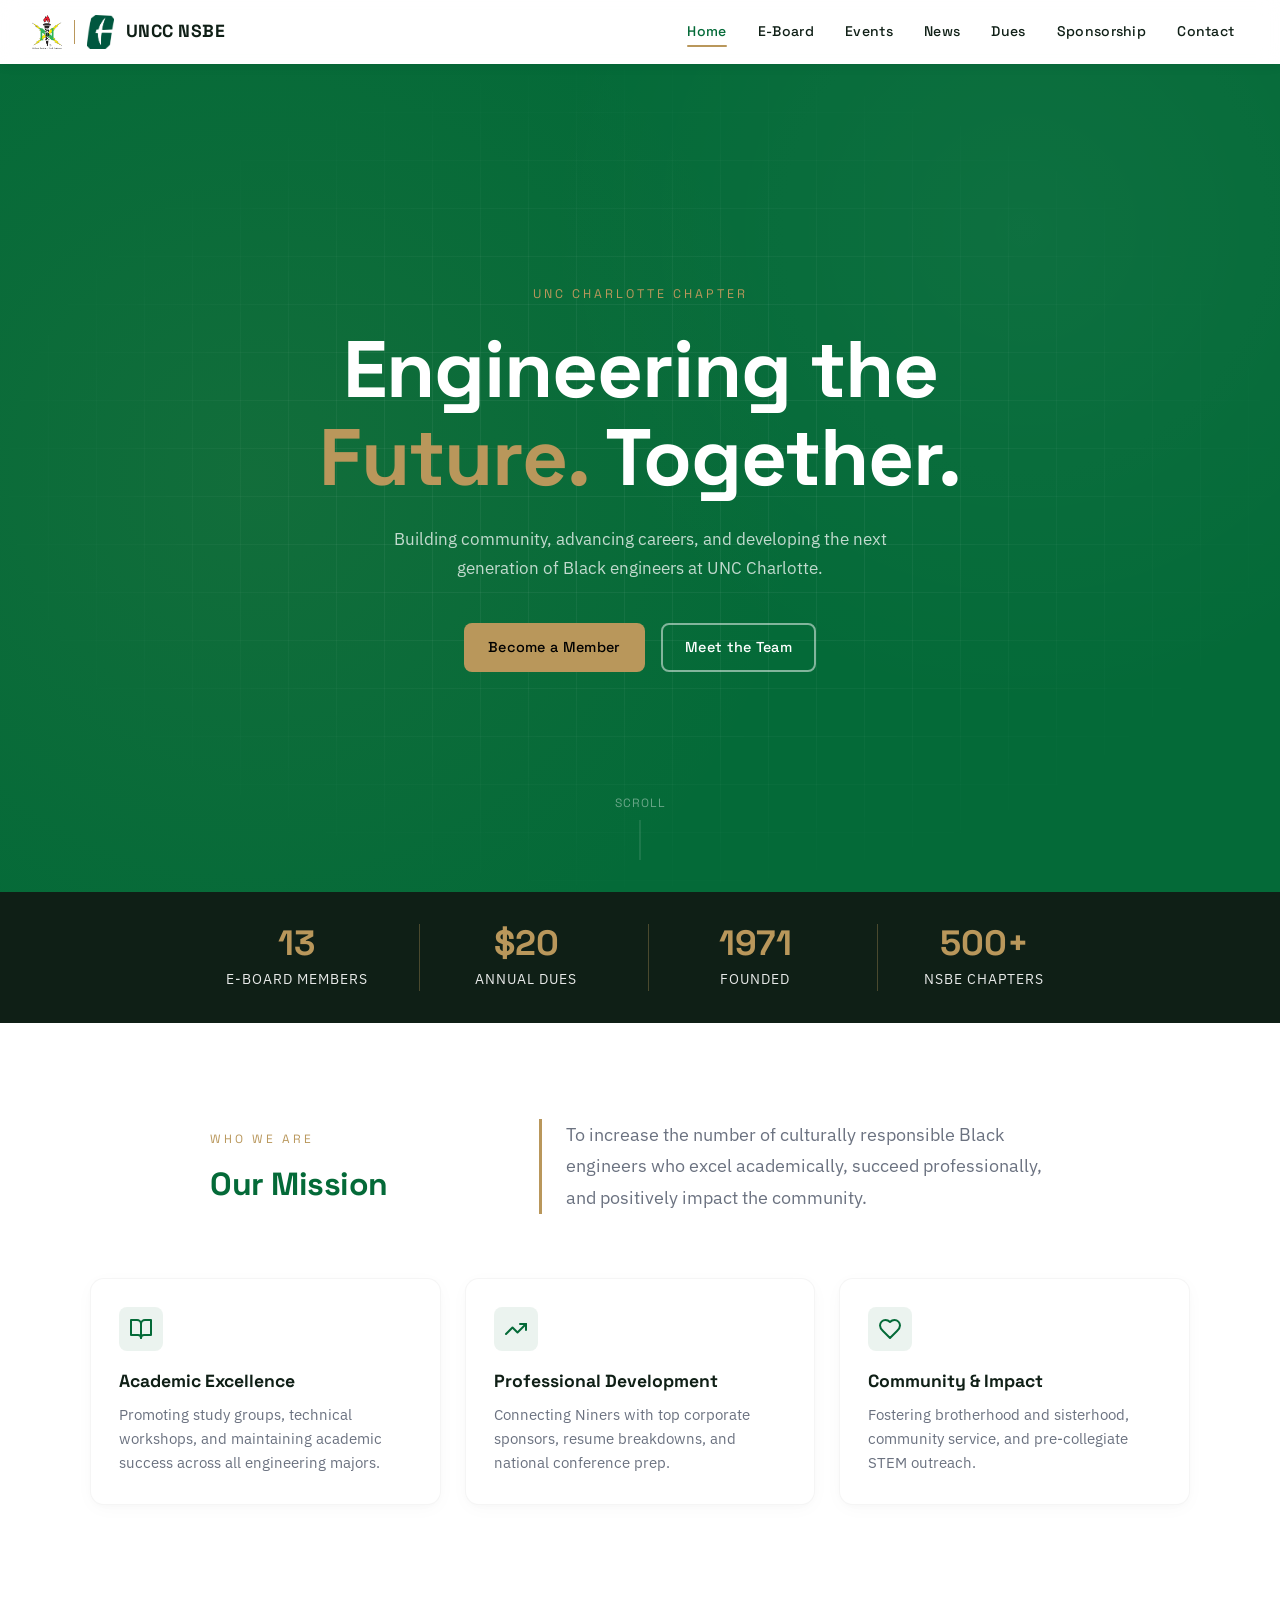
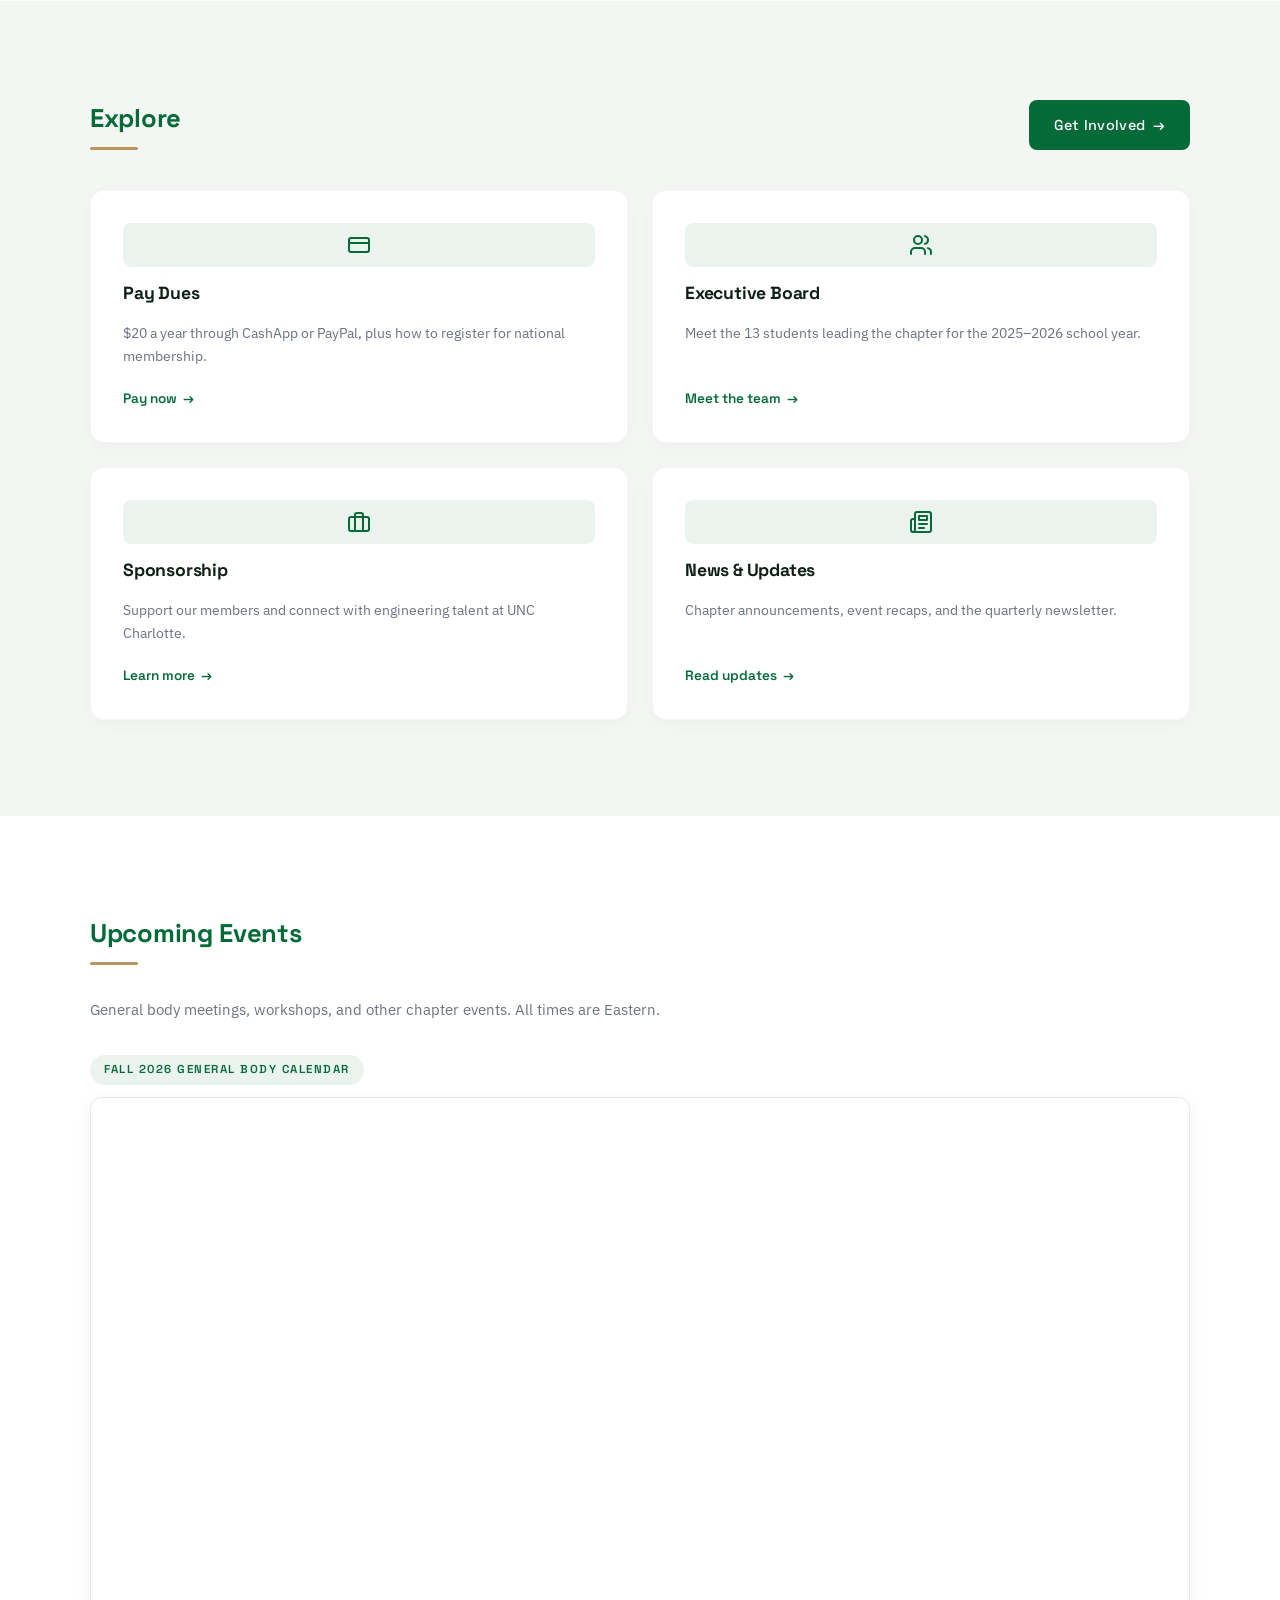
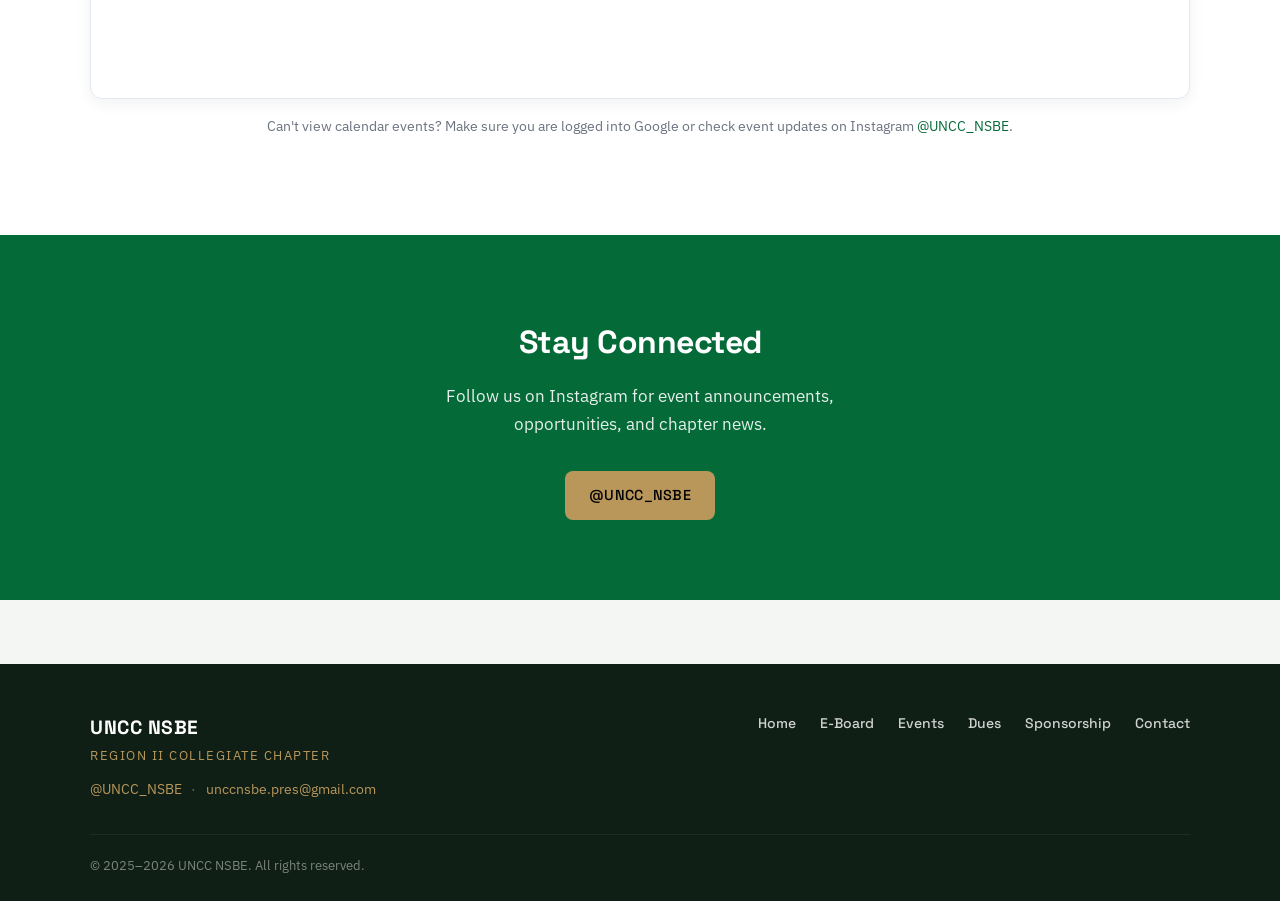
==== commit f466193c: "Deploy editorial UI overhaul with floating card shadows and refined navigation (?v=2.3)" ====
--- a/index.html
+++ b/index.html
@@ -4,7 +4,7 @@
   <meta charset="UTF-8" />
   <meta name="viewport" content="width=device-width, initial-scale=1.0"/>
   <title>UNCC NSBE</title>
-  <link rel="stylesheet" href="style.css" />
+  <link rel="stylesheet" href="./style.css?v=2.3">
   <style>
 
     /* ── HERO ── */
@@ -208,10 +208,7 @@
     }
 
     .pillar {
-      background: var(--off-white);
-      border-radius: 12px;
       padding: 1.75rem;
-      border: 1px solid #E2E8F0;
     }
 
     .pillar h3 {
@@ -254,23 +251,12 @@
       gap: 1.5rem;
     }
 
+    /* Surface, shadow, and hover come from the shared editorial card style */
     .explore-card {
-      background: var(--white);
-      border-radius: 12px;
       padding: 2rem;
       display: flex;
       flex-direction: column;
       gap: 0.75rem;
-      border: 1px solid #E2E8F0;
-      border-top: 3px solid var(--green);
-      box-shadow: 0 1px 3px rgba(15, 31, 22, 0.04);
-    }
-
-    /* Overrides the site-wide card hover: keep the subtle frame, swap the accent to gold */
-    .explore-card:hover {
-      transform: translateY(-4px);
-      border-color: #E2E8F0;
-      border-top-color: var(--gold);
     }
 
     .explore-card h3 {
@@ -408,6 +394,7 @@
     <ul class="nav-links" id="navLinks">
       <li><a href="index.html" class="active">Home</a></li>
       <li><a href="eboard.html">E-Board</a></li>
+      <li><a href="events.html">Events</a></li>
       <li><a href="news.html">News</a></li>
       <li><a href="dues.html">Dues</a></li>
       <li><a href="sponsorship.html">Sponsorship</a></li>
@@ -466,19 +453,19 @@
     <div class="pillars-grid">
 
       <div class="pillar reveal">
-        <span class="icon-box"><svg viewBox="0 0 24 24" fill="none" stroke="currentColor" stroke-width="2" stroke-linecap="round" stroke-linejoin="round" aria-hidden="true"><path d="M2 3h6a4 4 0 0 1 4 4v14a3 3 0 0 0-3-3H2z"/><path d="M22 3h-6a4 4 0 0 0-4 4v14a3 3 0 0 1 3-3h7z"/></svg></span>
+        <span class="icon-box"><svg width="24" height="24" viewBox="0 0 24 24" fill="none" stroke="currentColor" stroke-width="2" stroke-linecap="round" stroke-linejoin="round" aria-hidden="true"><path d="M2 3h6a4 4 0 0 1 4 4v14a3 3 0 0 0-3-3H2z"/><path d="M22 3h-6a4 4 0 0 0-4 4v14a3 3 0 0 1 3-3h7z"/></svg></span>
         <h3>Academic Excellence</h3>
         <p>Promoting study groups, technical workshops, and maintaining academic success across all engineering majors.</p>
       </div>
 
       <div class="pillar reveal">
-        <span class="icon-box"><svg viewBox="0 0 24 24" fill="none" stroke="currentColor" stroke-width="2" stroke-linecap="round" stroke-linejoin="round" aria-hidden="true"><path d="m22 7-8.5 8.5-5-5L2 17"/><path d="M16 7h6v6"/></svg></span>
+        <span class="icon-box"><svg width="24" height="24" viewBox="0 0 24 24" fill="none" stroke="currentColor" stroke-width="2" stroke-linecap="round" stroke-linejoin="round" aria-hidden="true"><path d="m22 7-8.5 8.5-5-5L2 17"/><path d="M16 7h6v6"/></svg></span>
         <h3>Professional Development</h3>
         <p>Connecting Niners with top corporate sponsors, resume breakdowns, and national conference prep.</p>
       </div>
 
       <div class="pillar reveal">
-        <span class="icon-box"><svg viewBox="0 0 24 24" fill="none" stroke="currentColor" stroke-width="2" stroke-linecap="round" stroke-linejoin="round" aria-hidden="true"><path d="M19 14c1.49-1.46 3-3.21 3-5.5A5.5 5.5 0 0 0 16.5 3c-1.76 0-3 .5-4.5 2-1.5-1.5-2.74-2-4.5-2A5.5 5.5 0 0 0 2 8.5c0 2.3 1.5 4.05 3 5.5l7 7Z"/></svg></span>
+        <span class="icon-box"><svg width="24" height="24" viewBox="0 0 24 24" fill="none" stroke="currentColor" stroke-width="2" stroke-linecap="round" stroke-linejoin="round" aria-hidden="true"><path d="M19 14c1.49-1.46 3-3.21 3-5.5A5.5 5.5 0 0 0 16.5 3c-1.76 0-3 .5-4.5 2-1.5-1.5-2.74-2-4.5-2A5.5 5.5 0 0 0 2 8.5c0 2.3 1.5 4.05 3 5.5l7 7Z"/></svg></span>
         <h3>Community &amp; Impact</h3>
         <p>Fostering brotherhood and sisterhood, community service, and pre-collegiate STEM outreach.</p>
       </div>
@@ -500,28 +487,28 @@
       <div class="explore-grid">
 
         <div class="explore-card reveal">
-          <span class="icon-box"><svg viewBox="0 0 24 24" fill="none" stroke="currentColor" stroke-width="2" stroke-linecap="round" stroke-linejoin="round" aria-hidden="true"><rect x="2" y="5" width="20" height="14" rx="2"/><path d="M2 10h20"/></svg></span>
+          <span class="icon-box"><svg width="24" height="24" viewBox="0 0 24 24" fill="none" stroke="currentColor" stroke-width="2" stroke-linecap="round" stroke-linejoin="round" aria-hidden="true"><rect x="2" y="5" width="20" height="14" rx="2"/><path d="M2 10h20"/></svg></span>
           <h3>Pay Dues</h3>
           <p>$20 a year through CashApp or PayPal, plus how to register for national membership.</p>
           <a href="dues.html" class="explore-card-link">Pay now <span class="arrow" aria-hidden="true">→</span></a>
         </div>
 
         <div class="explore-card reveal">
-          <span class="icon-box"><svg viewBox="0 0 24 24" fill="none" stroke="currentColor" stroke-width="2" stroke-linecap="round" stroke-linejoin="round" aria-hidden="true"><path d="M16 21v-2a4 4 0 0 0-4-4H6a4 4 0 0 0-4 4v2"/><circle cx="9" cy="7" r="4"/><path d="M22 21v-2a4 4 0 0 0-3-3.87"/><path d="M16 3.13a4 4 0 0 1 0 7.75"/></svg></span>
+          <span class="icon-box"><svg width="24" height="24" viewBox="0 0 24 24" fill="none" stroke="currentColor" stroke-width="2" stroke-linecap="round" stroke-linejoin="round" aria-hidden="true"><path d="M16 21v-2a4 4 0 0 0-4-4H6a4 4 0 0 0-4 4v2"/><circle cx="9" cy="7" r="4"/><path d="M22 21v-2a4 4 0 0 0-3-3.87"/><path d="M16 3.13a4 4 0 0 1 0 7.75"/></svg></span>
           <h3>Executive Board</h3>
           <p>Meet the 13 students leading the chapter for the 2025–2026 school year.</p>
           <a href="eboard.html" class="explore-card-link">Meet the team <span class="arrow" aria-hidden="true">→</span></a>
         </div>
 
         <div class="explore-card reveal">
-          <span class="icon-box"><svg viewBox="0 0 24 24" fill="none" stroke="currentColor" stroke-width="2" stroke-linecap="round" stroke-linejoin="round" aria-hidden="true"><rect x="2" y="7" width="20" height="14" rx="2"/><path d="M16 21V5a2 2 0 0 0-2-2h-4a2 2 0 0 0-2 2v16"/></svg></span>
+          <span class="icon-box"><svg width="24" height="24" viewBox="0 0 24 24" fill="none" stroke="currentColor" stroke-width="2" stroke-linecap="round" stroke-linejoin="round" aria-hidden="true"><rect x="2" y="7" width="20" height="14" rx="2"/><path d="M16 21V5a2 2 0 0 0-2-2h-4a2 2 0 0 0-2 2v16"/></svg></span>
           <h3>Sponsorship</h3>
           <p>Support our members and connect with engineering talent at UNC Charlotte.</p>
           <a href="sponsorship.html" class="explore-card-link">Learn more <span class="arrow" aria-hidden="true">→</span></a>
         </div>
 
         <div class="explore-card reveal">
-          <span class="icon-box"><svg viewBox="0 0 24 24" fill="none" stroke="currentColor" stroke-width="2" stroke-linecap="round" stroke-linejoin="round" aria-hidden="true"><path d="M4 22h16a2 2 0 0 0 2-2V4a2 2 0 0 0-2-2H8a2 2 0 0 0-2 2v16a2 2 0 0 1-2 2Zm0 0a2 2 0 0 1-2-2v-9c0-1.1.9-2 2-2h2"/><path d="M18 14h-8"/><path d="M15 18h-5"/><path d="M10 6h8v4h-8z"/></svg></span>
+          <span class="icon-box"><svg width="24" height="24" viewBox="0 0 24 24" fill="none" stroke="currentColor" stroke-width="2" stroke-linecap="round" stroke-linejoin="round" aria-hidden="true"><path d="M4 22h16a2 2 0 0 0 2-2V4a2 2 0 0 0-2-2H8a2 2 0 0 0-2 2v16a2 2 0 0 1-2 2Zm0 0a2 2 0 0 1-2-2v-9c0-1.1.9-2 2-2h2"/><path d="M18 14h-8"/><path d="M15 18h-5"/><path d="M10 6h8v4h-8z"/></svg></span>
           <h3>News &amp; Updates</h3>
           <p>Chapter announcements, event recaps, and the quarterly newsletter.</p>
           <a href="news.html" class="explore-card-link">Read updates <span class="arrow" aria-hidden="true">→</span></a>
@@ -586,6 +573,7 @@
       <nav class="footer-nav" aria-label="Footer">
         <a href="index.html">Home</a>
         <a href="eboard.html">E-Board</a>
+        <a href="events.html">Events</a>
         <a href="dues.html">Dues</a>
         <a href="sponsorship.html">Sponsorship</a>
         <a href="contact.html">Contact</a>
--- a/style.css
+++ b/style.css
@@ -222,14 +222,17 @@
 
 /* --- Buttons --- */
 .btn {
-  display: inline-block;
+  display: inline-flex;
+  align-items: center;
+  justify-content: center;
+  gap: 0.5rem;
   padding: 0.65rem 1.4rem;
   border-radius: 8px;
   font-family: var(--font-heading);
   font-size: 0.9rem;
-  font-weight: 600;
+  font-weight: 500;
   cursor: pointer;
-  transition: all 0.3s cubic-bezier(0.25, 0.8, 0.25, 1);
+  transition: all 0.2s ease;
   border: 2px solid transparent;
   letter-spacing: 0.3px;
 }
@@ -760,6 +763,115 @@
   text-align: center;
 }
 
+/* --- Events Page --- */
+.events-layout {
+  display: grid;
+  grid-template-columns: 1.6fr 1fr;
+  gap: 2rem;
+  align-items: start;
+}
+
+.events-calendar iframe {
+  display: block;
+  background: var(--white);
+  border: 1px solid #E2E8F0 !important;
+  border-radius: 12px;
+  box-shadow: 0 4px 16px rgba(15, 31, 22, 0.06);
+}
+
+.calendar-note {
+  margin-top: 0.75rem;
+  font-size: 0.85rem;
+  color: var(--gray);
+}
+
+.events-rsvp {
+  display: flex;
+  flex-direction: column;
+  gap: 1.5rem;
+}
+
+.events-intro {
+  color: var(--gray);
+  margin: -1rem 0 1.5rem;
+}
+
+.past-events-grid {
+  display: grid;
+  grid-template-columns: repeat(3, 1fr);
+  gap: 1.5rem;
+}
+
+.event-card {
+  padding: 1.75rem;
+  display: flex;
+  flex-direction: column;
+  align-items: flex-start;
+  gap: 0.6rem;
+}
+
+/* Editorial badges: date + lead */
+.event-date,
+.event-lead {
+  display: inline-flex;
+  align-items: center;
+  gap: 0.35rem;
+  font-family: var(--font-heading);
+  font-size: 0.75rem;
+  font-weight: 600;
+  letter-spacing: 0.08em;
+  text-transform: uppercase;
+  padding: 0.35rem 0.75rem;
+  border-radius: 20px;
+  background: rgba(0, 90, 45, 0.08);
+  color: #005A2D;
+  line-height: 1.3;
+}
+
+.event-top {
+  display: flex;
+  align-items: center;
+  justify-content: space-between;
+  gap: 0.5rem;
+  width: 100%;
+  flex-wrap: wrap;
+}
+
+.event-attendance {
+  font-size: 0.8rem;
+  font-weight: 600;
+  color: var(--gray);
+}
+
+.event-card h3 {
+  font-family: var(--font-heading);
+  font-size: 1.1rem;
+  font-weight: 700;
+  color: var(--dark);
+  line-height: 1.3;
+  margin-top: 0.25rem;
+}
+
+.event-desc {
+  font-size: 0.9rem;
+  color: var(--gray);
+  line-height: 1.6;
+  flex: 1;
+}
+
+.event-card .btn { margin-top: 0.5rem; }
+.event-card:hover .arrow { transform: translateX(4px); }
+
+@media (max-width: 1024px) {
+  .past-events-grid { grid-template-columns: repeat(2, 1fr); }
+}
+
+@media (max-width: 768px) {
+  .events-layout,
+  .past-events-grid { grid-template-columns: 1fr; }
+  .events-calendar iframe { height: 500px; }
+}
+
 /* --- Chapter Forms Hub (contact, news) --- */
 .forms-hub-section { margin-top: 3rem; }
 
@@ -770,30 +882,31 @@
 }
 
 .forms-card {
-  background: var(--white);
-  border: 1px solid #E2E8F0;
-  border-radius: 12px;
-  padding: 1.5rem;
+  padding: 1.75rem;
   display: flex;
   flex-direction: column;
   align-items: flex-start;
   gap: 0.6rem;
-  transition: transform 0.3s ease, box-shadow 0.3s ease;
-}
-
-.forms-card:hover {
-  transform: translateY(-4px);
-  box-shadow: 0 12px 24px rgba(0, 0, 0, 0.08);
-}
-
-.forms-card .icon-box { color: #046A38; }
-
+}
+
+/* Flush header with a solid green accent dot */
 .forms-card h3 {
+  display: flex;
+  align-items: center;
+  gap: 0.6rem;
   font-family: var(--font-heading);
   font-size: 1.1rem;
   font-weight: 700;
   color: var(--dark);
-  margin-top: 0.4rem;
+}
+
+.forms-card h3::before {
+  content: '';
+  width: 8px;
+  height: 8px;
+  border-radius: 50%;
+  background: var(--green);
+  flex-shrink: 0;
 }
 
 .forms-card p {
@@ -833,7 +946,22 @@
   transition: transform 0.3s ease;
 }
 
-a:hover > .arrow { transform: translateX(4px); }
+a:hover > .arrow,
+.btn:hover .arrow { transform: translateX(4px); }
+
+/* --- Safety caps ---
+   Hard ceilings only: these stop an icon or hero image from ever rendering
+   oversized, without enlarging the 16-24px icons sized elsewhere. */
+svg, .card-icon, .feature-icon, .mission-card svg, .explore-card svg {
+  max-width: 48px !important;
+  max-height: 48px !important;
+}
+
+.hero-logo, .hero-watermark, .hero img {
+  max-width: 120px !important;
+  height: auto !important;
+  object-fit: contain;
+}
 
 /* --- Utility --- */
 .text-center { text-align: center; }
@@ -865,7 +993,6 @@
 /* --- Card Hover Elevation --- */
 /* Declared after .reveal so hover wins over .reveal.visible's transform */
 .card,
-.explore-card,
 .payment-card,
 .tier-card {
   transition: transform 0.3s ease, box-shadow 0.3s ease, border-color 0.3s ease;
@@ -873,13 +1000,11 @@
 
 /* Cards that also scroll-reveal keep their opacity fade */
 .reveal.card,
-.reveal.explore-card,
 .reveal.tier-card {
   transition: opacity 0.6s ease, transform 0.6s ease, box-shadow 0.3s ease, border-color 0.3s ease;
 }
 
 .card:hover,
-.explore-card:hover,
 .payment-card:hover,
 .tier-card:hover {
   transform: translateY(-6px);
@@ -890,6 +1015,34 @@
 /* Keep the brand accent bar on payment cards */
 .payment-card:hover { border-top-color: var(--brand); }
 
+/* --- Editorial Cards ---
+   Explore (home), mission pillars (home), past events, and form cards share
+   one soft-shadow surface instead of hard borders. */
+.explore-card,
+.pillar,
+.event-card,
+.forms-card {
+  background: #FFFFFF;
+  border: 1px solid rgba(0, 0, 0, 0.04);
+  border-radius: 14px;
+  box-shadow: 0 4px 20px -2px rgba(0, 0, 0, 0.03), 0 2px 6px -1px rgba(0, 0, 0, 0.02);
+  transition: transform 0.25s ease, box-shadow 0.25s ease;
+}
+
+.explore-card:hover,
+.pillar:hover,
+.event-card:hover,
+.forms-card:hover {
+  transform: translateY(-4px);
+  box-shadow: 0 12px 30px -4px rgba(0, 90, 45, 0.08), 0 4px 12px -2px rgba(0, 0, 0, 0.04);
+}
+
+/* Cards that also scroll-reveal keep their opacity fade */
+.reveal.explore-card,
+.reveal.pillar {
+  transition: opacity 0.6s ease, transform 0.6s ease, box-shadow 0.25s ease;
+}
+
 /* --- Page Fade-In --- */
 @keyframes fadeInUp {
   from { opacity: 0; transform: translateY(20px); }
@@ -914,8 +1067,8 @@
 }
 
 /* --- Mobile --- */
-/* Nav collapses earlier than the page layout: logos + 6 links need ~900px */
-@media (max-width: 900px) {
+/* Nav collapses earlier than the page layout: logos + 7 links need ~1024px */
+@media (max-width: 1024px) {
   nav { padding: 0 1rem; }
 
   .nav-links {
